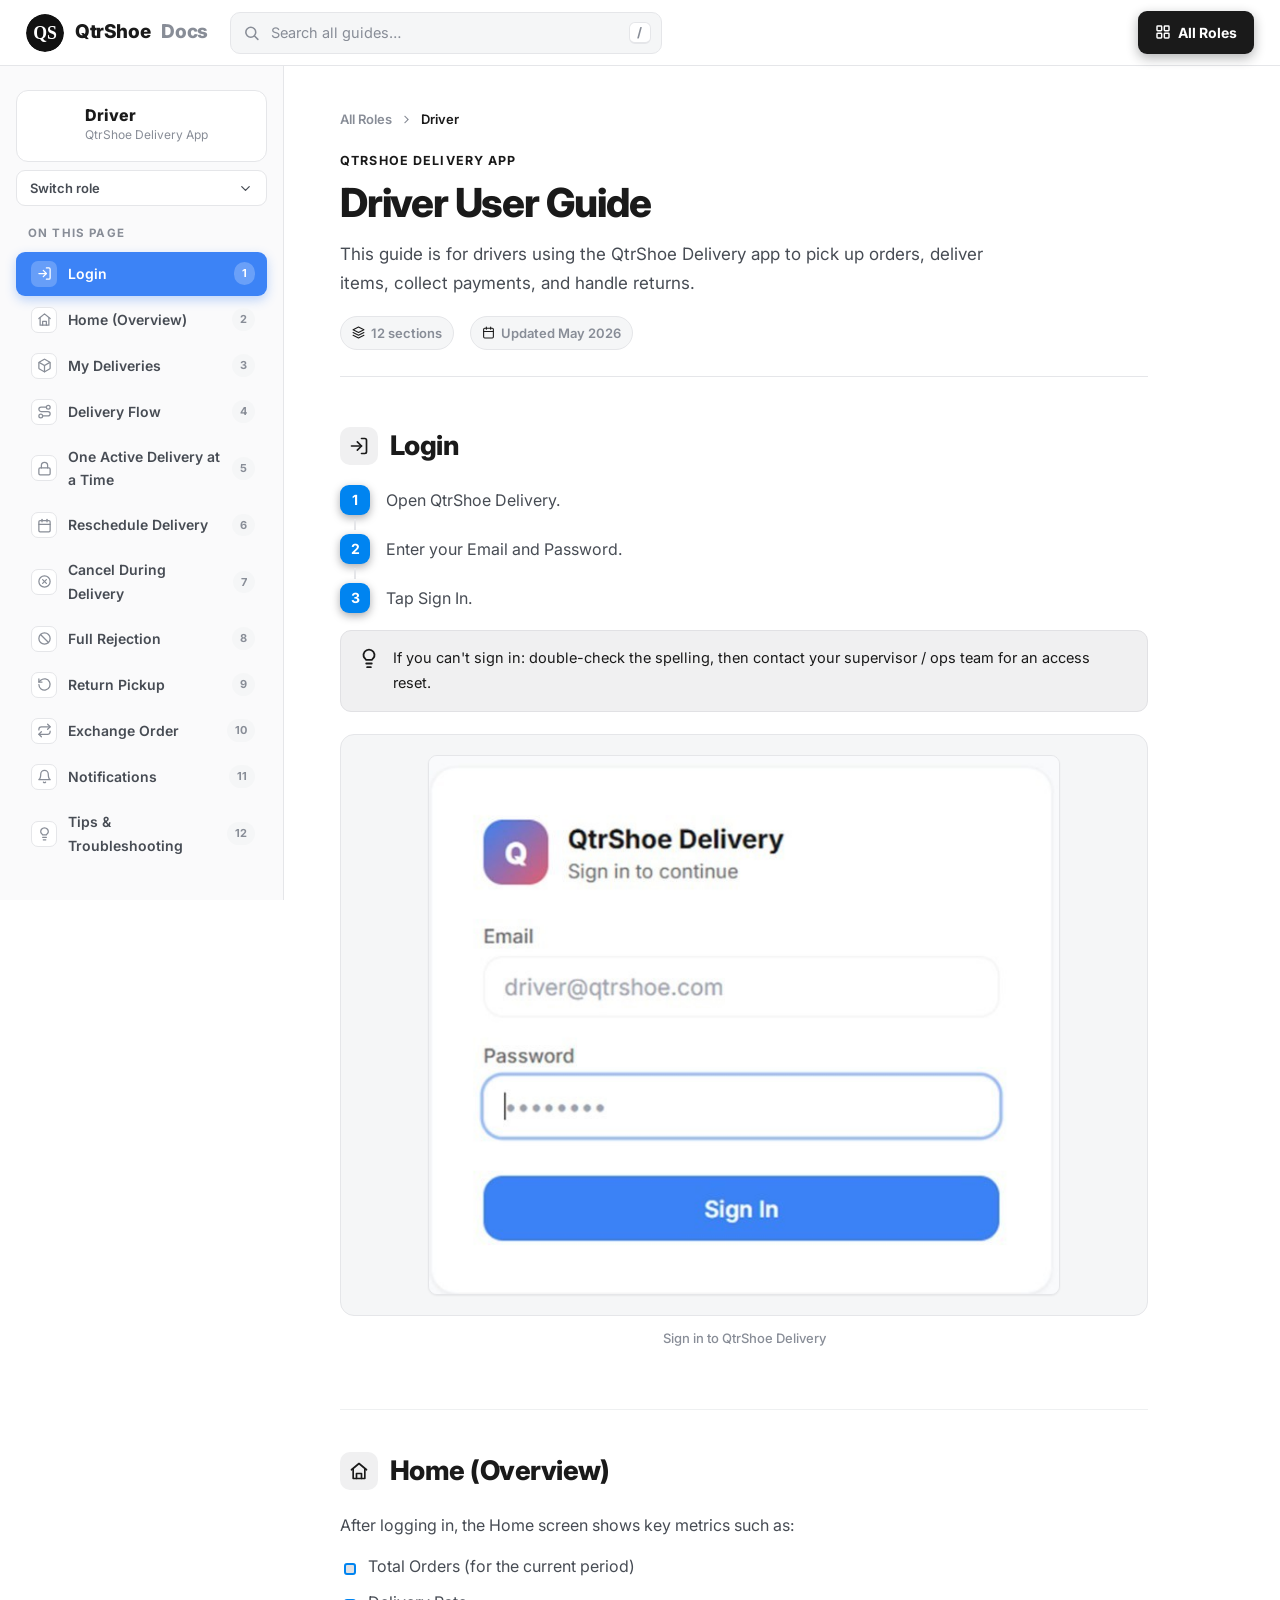
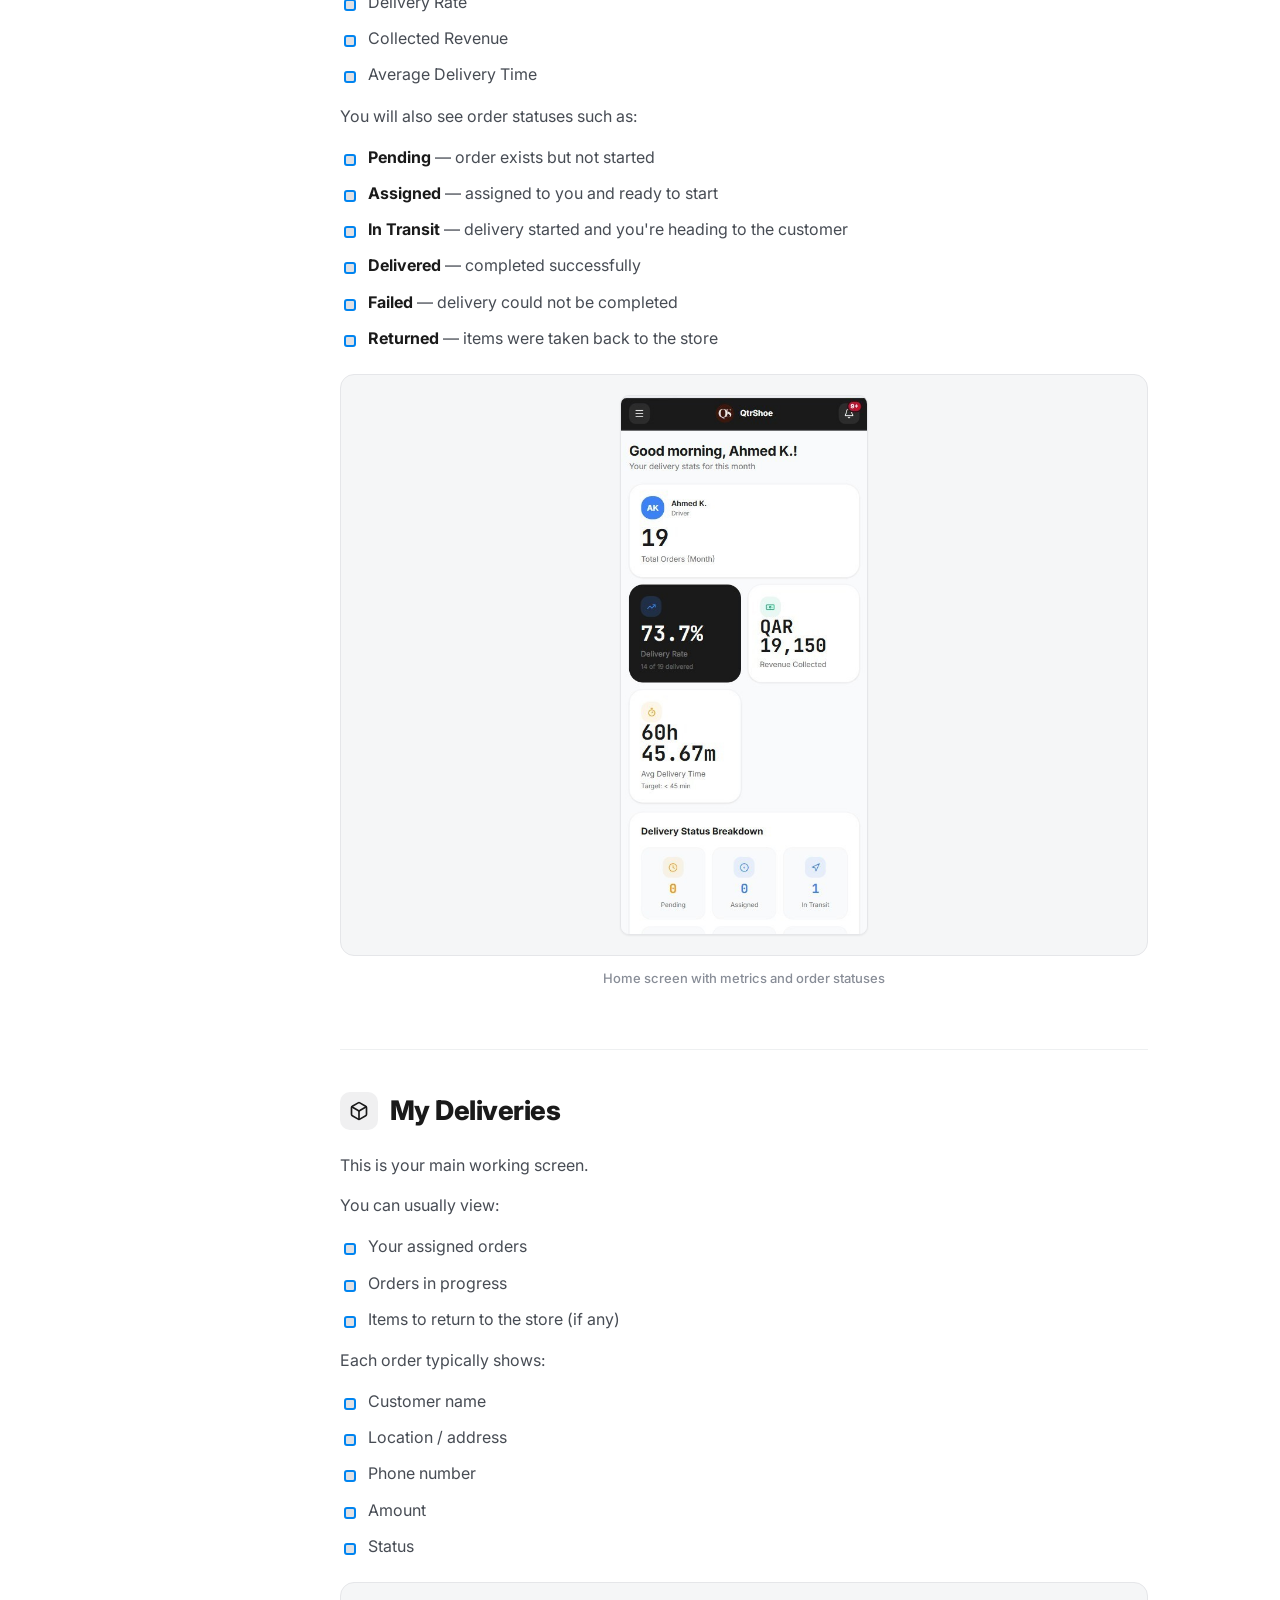
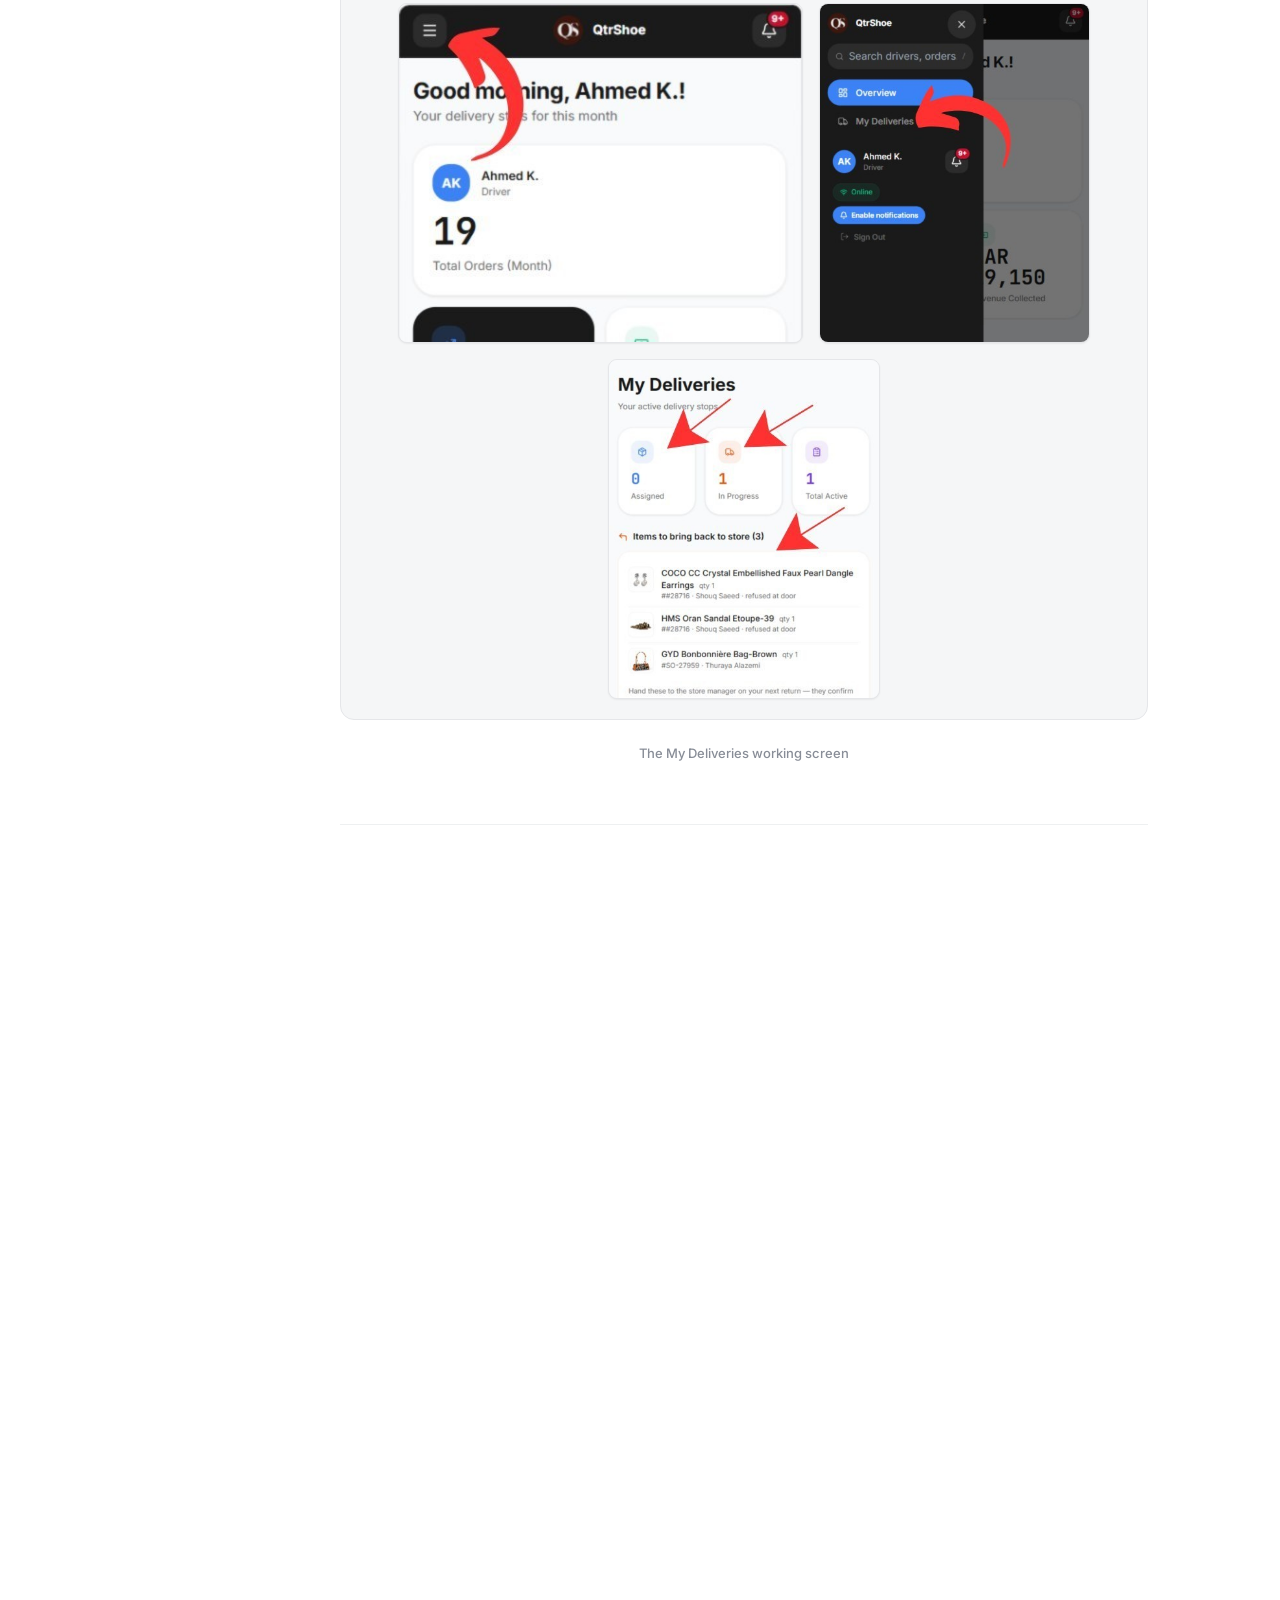
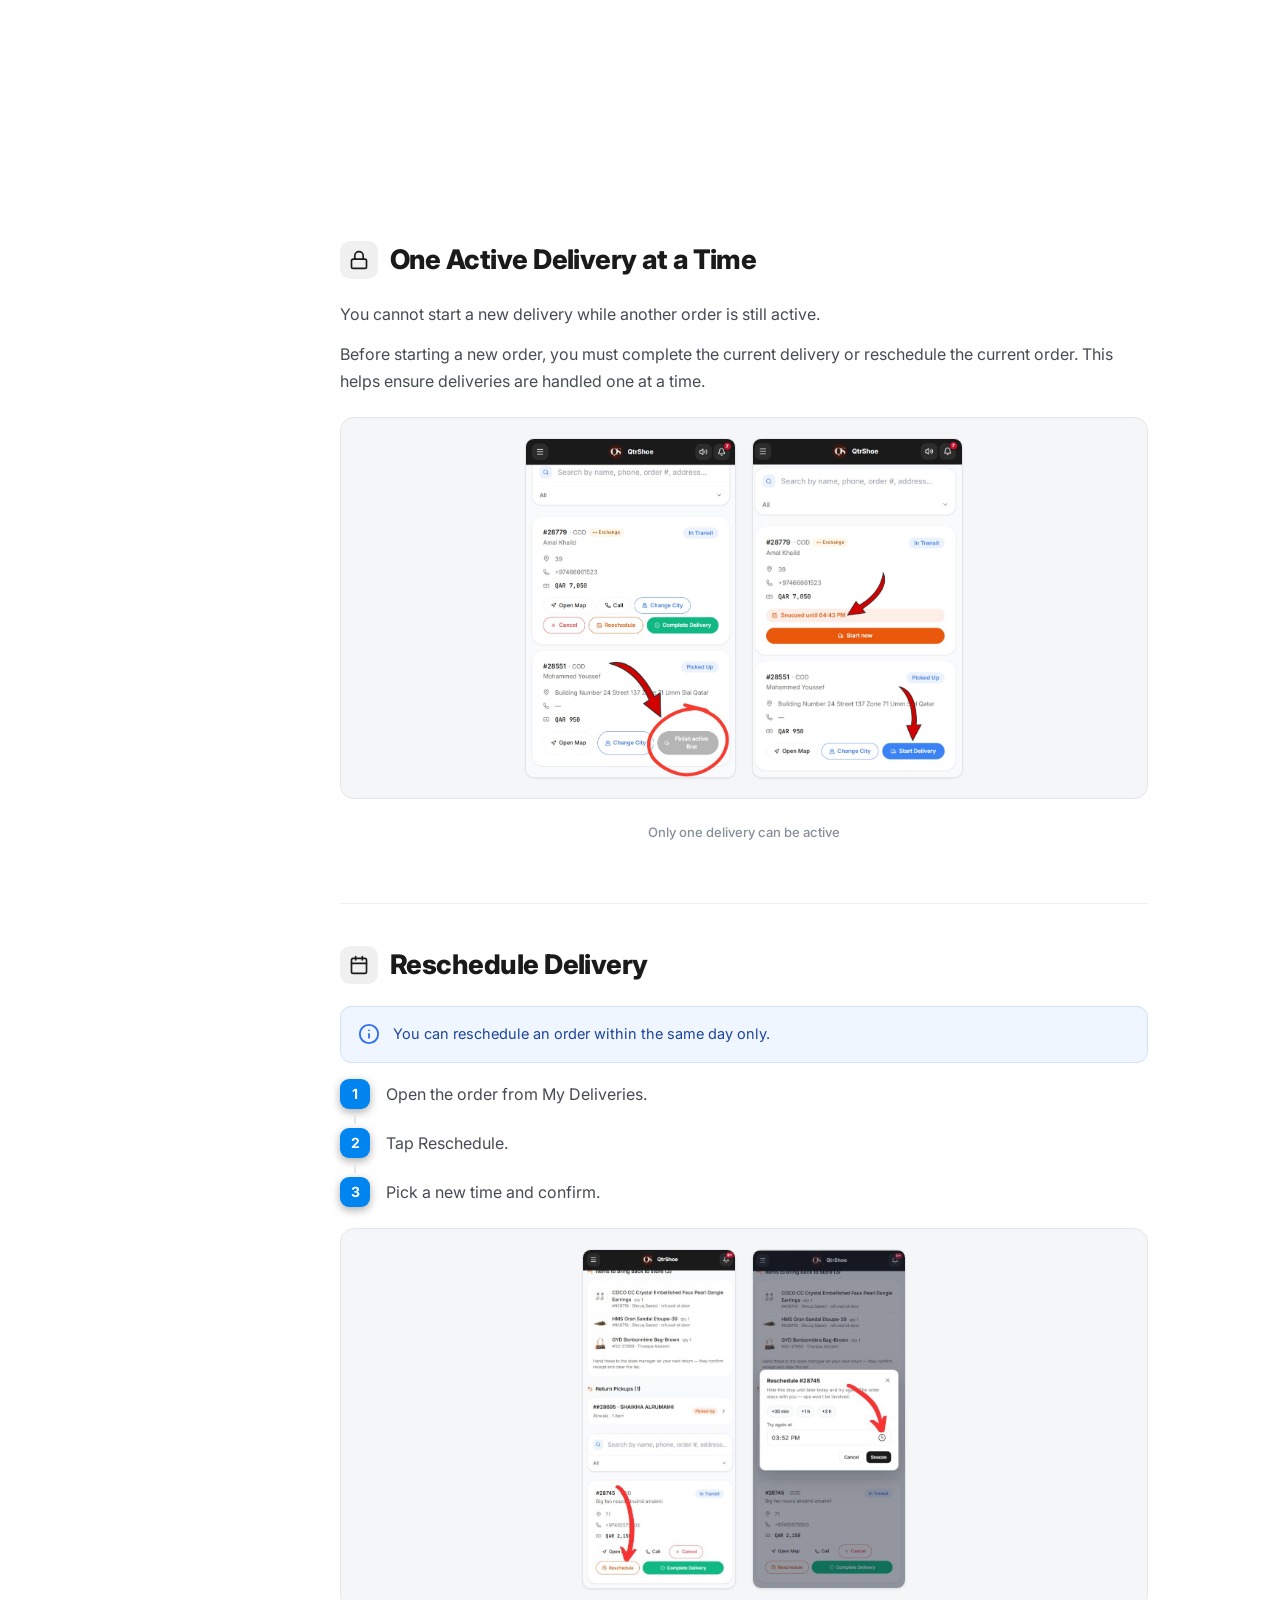
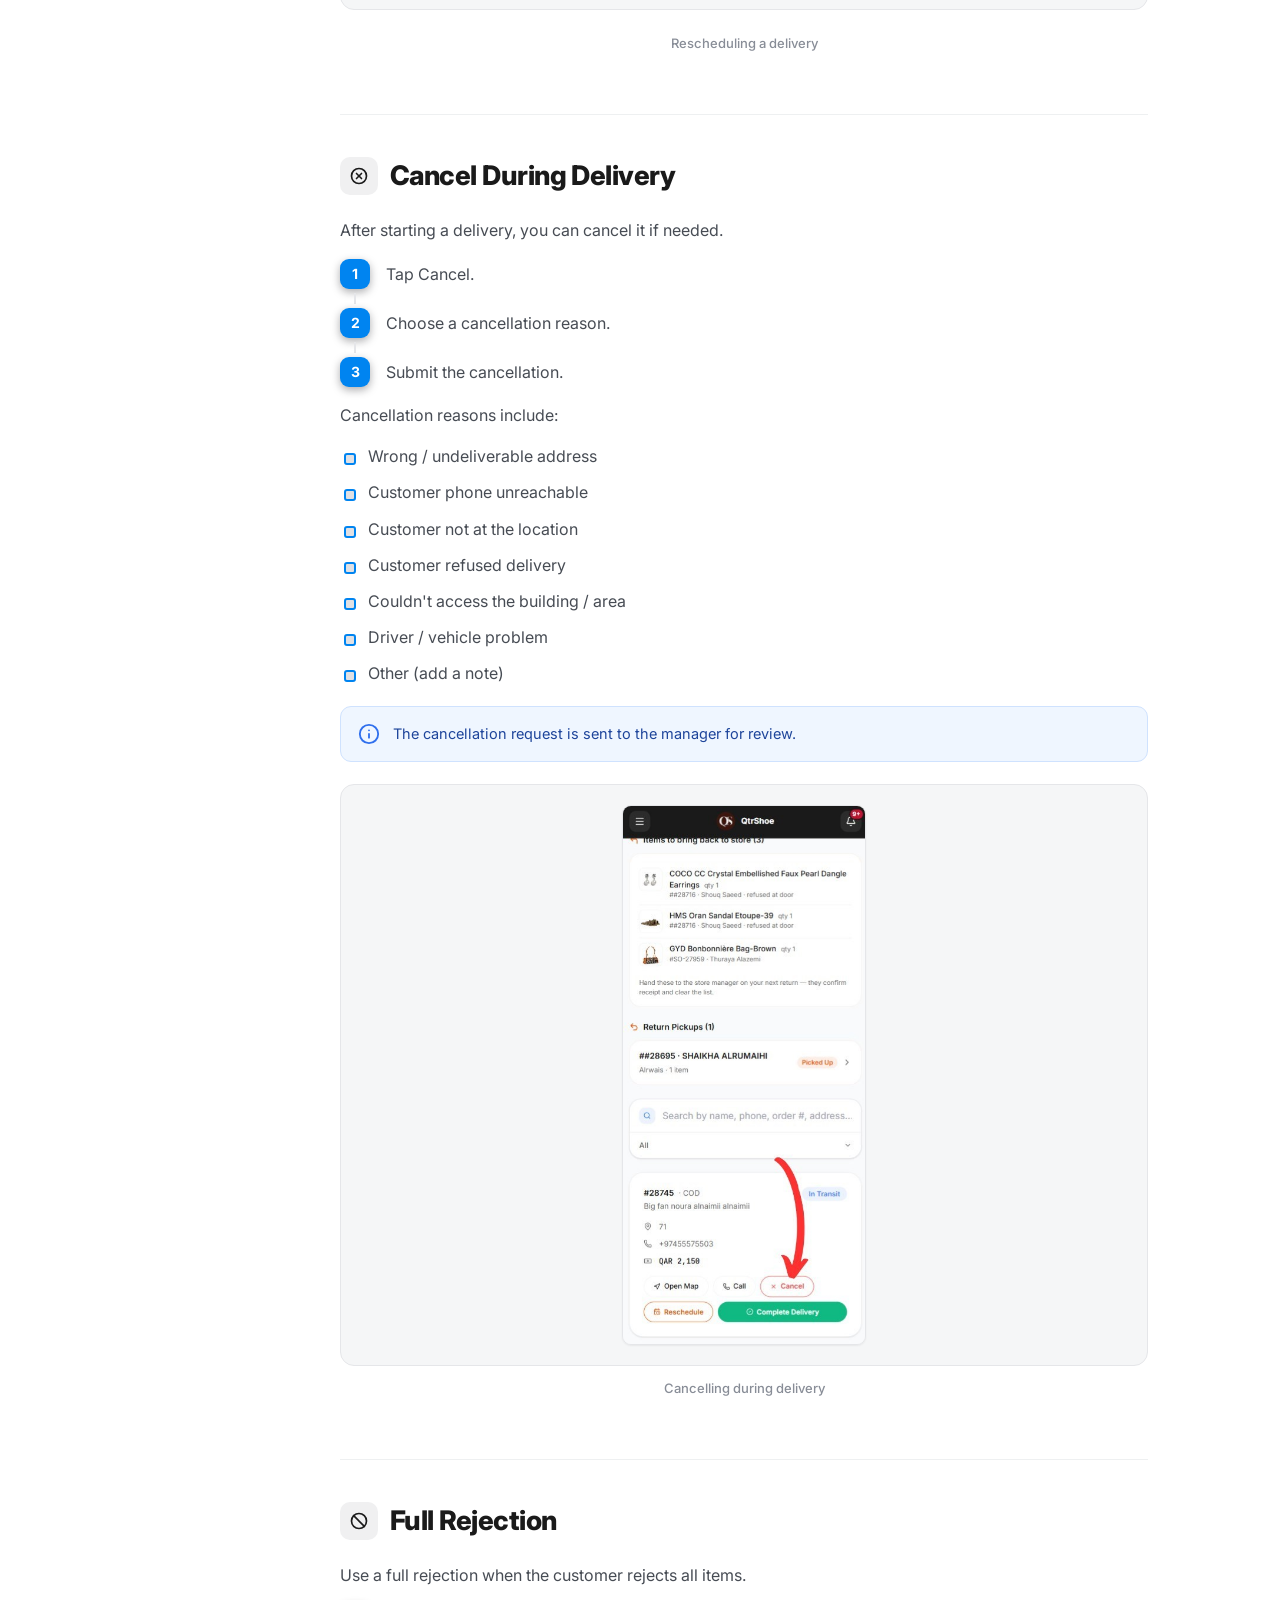
==== guide.html @ fb231878 "initiate commit" ====
<!DOCTYPE html>
<html lang="en">
<head>
<meta charset="UTF-8" />
<meta name="viewport" content="width=device-width, initial-scale=1.0" />
<script>try{history.scrollRestoration="manual";}catch(e){}</script>
<title>Guide — QtrShoe Docs</title>
<meta name="description" content="QtrShoe Delivery App role guide — sectioned, step-by-step documentation." />
<link rel="icon" type="image/svg+xml" href="assets/brand.svg" />
<link rel="preconnect" href="https://fonts.googleapis.com" />
<link rel="preconnect" href="https://fonts.gstatic.com" crossorigin />
<link href="https://fonts.googleapis.com/css2?family=Inter:wght@400;500;600;700;800&display=swap" rel="stylesheet" />
<link rel="stylesheet" href="assets/css/styles.css" />
</head>
<body>

<!-- ===== HEADER ===== -->
<header class="site-header">
  <button class="menu-toggle" id="menuToggle" aria-label="Open menu">
    <svg viewBox="0 0 24 24" fill="none" stroke="currentColor" stroke-width="2.2" stroke-linecap="round" stroke-linejoin="round"><line x1="3" y1="6" x2="21" y2="6"/><line x1="3" y1="12" x2="21" y2="12"/><line x1="3" y1="18" x2="21" y2="18"/></svg>
  </button>
  <a class="brand" href="index.html">
    <img class="brand-logo" src="assets/brand.svg" alt="QtrShoe" width="38" height="38" />
    QtrShoe<span>Docs</span>
  </a>
  <div class="header-search">
    <svg class="search-ic" viewBox="0 0 24 24" fill="none" stroke="currentColor" stroke-width="2.2" stroke-linecap="round" stroke-linejoin="round"><circle cx="11" cy="11" r="7"/><line x1="21" y1="21" x2="16.65" y2="16.65"/></svg>
    <input id="headerSearch" type="text" placeholder="Search all guides…" autocomplete="off" />
    <span class="search-kbd">/</span>
    <div class="search-results in-header" id="headerResults"></div>
  </div>
  <div class="header-spacer"></div>
  <a class="btn-roles" href="index.html">
    <svg viewBox="0 0 24 24" fill="none" stroke="currentColor" stroke-width="2.2" stroke-linecap="round" stroke-linejoin="round"><rect x="3" y="3" width="7" height="7" rx="1"/><rect x="14" y="3" width="7" height="7" rx="1"/><rect x="3" y="14" width="7" height="7" rx="1"/><rect x="14" y="14" width="7" height="7" rx="1"/></svg>
    All Roles
  </a>
</header>

<!-- ===== LAYOUT ===== -->
<div class="guide-layout">
  <aside class="sidebar" id="sidebar"><!-- rendered by app.js --></aside>
  <main class="content" id="content"><!-- rendered by app.js --></main>
</div>

<!-- ===== OVERLAY (mobile) ===== -->
<div class="overlay" id="overlay"></div>

<!-- ===== TO TOP ===== -->
<button class="to-top" id="toTop" aria-label="Back to top">
  <svg viewBox="0 0 24 24" fill="none" stroke="currentColor" stroke-width="2.4" stroke-linecap="round" stroke-linejoin="round"><line x1="12" y1="19" x2="12" y2="5"/><polyline points="5 12 12 5 19 12"/></svg>
</button>

<!-- ===== LIGHTBOX ===== -->
<div class="lightbox" id="lightbox">
  <button class="lightbox-close" aria-label="Close">
    <svg viewBox="0 0 24 24" fill="none" stroke="currentColor" stroke-width="2.2" stroke-linecap="round" stroke-linejoin="round"><line x1="18" y1="6" x2="6" y2="18"/><line x1="6" y1="6" x2="18" y2="18"/></svg>
  </button>
  <img src="" alt="Screenshot preview" />
</div>

<script src="assets/js/data.js"></script>
<script src="assets/js/dims.js"></script>
<script src="assets/js/app.js"></script>
</body>
</html>
---- assets/css/styles.css ----
/* =====================================================
   QtrShoe Docs — stylesheet
   ===================================================== */
:root{
  --foreground:0 0% 10%;
  --primary:217 91% 60%;
  --accent:rgb(0, 132, 240);
  --accent-dark:hsl(var(--foreground));
  --accent-darker:hsl(var(--foreground));
  --accent-tint:#f0f0f1;
  --accent-tint-2:#e1e1e4;
  --ink:hsl(var(--foreground));
  --body:#474c54;
  --muted:#888d97;
  --border:#e5e6e9;
  --border-soft:#eef0f1;
  --bg:#ffffff;
  --bg-soft:#f5f6f7;
  --bg-softer:#fafafb;
  --shadow-sm:0 1px 2px rgba(16,18,24,.06);
  --shadow:0 6px 22px rgba(16,18,24,.09);
  --shadow-lg:0 18px 48px rgba(16,18,24,.17);
  --radius:14px;
  --radius-sm:10px;
  --header-h:66px;
  --sidebar-w:284px;
  --font:'Inter',-apple-system,BlinkMacSystemFont,'Segoe UI',Roboto,Helvetica,Arial,sans-serif;
}

*{box-sizing:border-box;margin:0;padding:0;}
html{scroll-behavior:smooth;scroll-padding-top:calc(var(--header-h) + 20px);}
body{
  font-family:var(--font);
  color:var(--body);
  background:var(--bg);
  font-size:16px;
  line-height:1.7;
  -webkit-font-smoothing:antialiased;
  text-rendering:optimizeLegibility;
}
a{color:inherit;text-decoration:none;}
img{max-width:100%;display:block;}
button{font-family:inherit;cursor:pointer;border:none;background:none;}
::selection{background:var(--accent-tint-2);color:var(--accent-darker);}

/* ---------- scrollbar ---------- */
.sidebar::-webkit-scrollbar{width:8px;}
.sidebar::-webkit-scrollbar-thumb{background:#dbe0e6;border-radius:8px;}
.sidebar::-webkit-scrollbar-thumb:hover{background:#c6ccd4;}

/* ===================== HEADER ===================== */
.site-header{
  position:sticky;top:0;z-index:200;
  height:var(--header-h);
  background:rgba(255,255,255,.92);
  backdrop-filter:saturate(180%) blur(10px);
  border-bottom:1px solid var(--border);
  display:flex;align-items:center;
  padding:0 26px;gap:22px;
}
.brand{display:flex;align-items:center;gap:11px;font-weight:800;color:var(--ink);font-size:19px;letter-spacing:-.02em;flex-shrink:0;}
.brand-logo{
  width:38px;height:38px;border-radius:50%;flex-shrink:0;display:block;
}
.brand span{color:var(--muted);}
.header-spacer{flex:1;}

.header-search{
  position:relative;flex:1;max-width:440px;
}
.header-search input{
  width:100%;height:42px;
  border:1.5px solid var(--border);border-radius:10px;
  padding:0 44px 0 40px;font-size:14.5px;font-family:inherit;color:var(--ink);
  background:var(--bg-soft);transition:.16s;
}
.header-search input::placeholder{color:var(--muted);}
.header-search input:focus{outline:none;border-color:var(--accent);background:#fff;box-shadow:0 0 0 4px var(--accent-tint);}
.header-search .search-ic{position:absolute;left:13px;top:50%;transform:translateY(-50%);width:17px;height:17px;color:var(--muted);transition:.16s;}
.header-search:focus-within .search-ic{color:var(--ink);}
.search-kbd{
  position:absolute;right:11px;top:50%;transform:translateY(-50%);
  width:22px;height:22px;display:flex;align-items:center;justify-content:center;
  font-size:13px;font-weight:700;color:var(--muted);
  background:#fff;border:1px solid var(--border);border-bottom-width:2px;border-radius:6px;
  pointer-events:none;transition:.15s;
}
.header-search:focus-within .search-kbd{opacity:0;}

.header-link{
  display:inline-flex;align-items:center;gap:7px;
  font-size:14px;font-weight:600;color:var(--body);
  padding:9px 14px;border-radius:9px;transition:.15s;
}
.header-link:hover{background:var(--bg-soft);color:var(--ink);}
.header-link svg{width:17px;height:17px;}
.btn-roles{
  background:var(--accent-dark);color:#fff;
  padding:10px 17px;border-radius:9px;font-weight:700;font-size:14px;
  display:inline-flex;align-items:center;gap:7px;transition:.15s;white-space:nowrap;
  box-shadow:0 4px 12px rgba(17,18,22,.32);
}
.btn-roles:hover{background:var(--accent);transform:translateY(-1px);}
.btn-roles svg{width:16px;height:16px;}

.menu-toggle{display:none;width:42px;height:42px;border-radius:9px;align-items:center;justify-content:center;color:var(--ink);}
.menu-toggle:hover{background:var(--bg-soft);}
.menu-toggle svg{width:23px;height:23px;}

/* ===================== HERO (landing) ===================== */
.hero{
  position:relative;
  background:
    radial-gradient(820px circle at 82% -25%, rgba(255,255,255,.10), transparent 60%),
    radial-gradient(620px circle at 6% 120%, rgba(255,255,255,.055), transparent 55%),
    hsl(var(--foreground));
  color:#fff;text-align:center;
  padding:84px 24px 96px;
}
.hero-bg{position:absolute;inset:0;overflow:hidden;z-index:0;}
.hero-bg::before,.hero-bg::after{
  content:"";position:absolute;border-radius:34px;
  background:rgba(255,255,255,.06);
}
.hero-bg::before{width:340px;height:340px;top:-150px;right:-90px;transform:rotate(28deg);}
.hero-bg::after{width:260px;height:260px;bottom:-150px;left:-80px;transform:rotate(20deg);}
.hero-inner{position:relative;z-index:2;max-width:760px;margin:0 auto;}
.hero-badge{
  display:inline-flex;align-items:center;gap:8px;
  background:rgba(255,255,255,.16);border:1px solid rgba(255,255,255,.28);
  padding:7px 15px;border-radius:30px;font-size:13px;font-weight:600;
  margin-bottom:22px;
}
.hero-badge svg{width:15px;height:15px;}
.hero h1{
  font-size:50px;font-weight:800;letter-spacing:-.03em;line-height:1.1;
  margin-bottom:16px;
}
.hero p{
  font-size:18px;color:rgba(255,255,255,.92);
  max-width:560px;margin:0 auto 30px;
}
.hero-search{
  position:relative;max-width:520px;margin:0 auto;
}
.hero-search input{
  width:100%;height:56px;border:none;border-radius:13px;
  padding:0 18px 0 50px;font-size:15.5px;font-family:inherit;color:var(--ink);
  box-shadow:0 14px 40px rgba(0,0,0,.3);
}
.hero-search input:focus{outline:none;box-shadow:0 14px 40px rgba(0,0,0,.3),0 0 0 4px rgba(255,255,255,.4);}
.hero-search .search-ic{position:absolute;left:18px;top:50%;transform:translateY(-50%);width:20px;height:20px;color:var(--muted);}

/* ===================== SEARCH ===================== */
.search-results{
  position:absolute;left:0;right:0;top:calc(100% + 10px);
  background:#fff;border-radius:14px;border:1px solid var(--border);
  box-shadow:var(--shadow-lg);overflow:hidden;
  z-index:60;text-align:left;display:none;  
}
.search-results.show{display:block;}
.search-results.in-header{top:calc(100% + 9px);}

.sr-head{
  padding:9px 15px;
  font-size:11px;font-weight:700;letter-spacing:.05em;text-transform:uppercase;
  color:var(--muted);border-bottom:1px solid var(--border-soft);
  background:var(--bg-softer);
}
.sr-list{max-height:46vh;overflow-y:auto;}
.sr-item{
  position:relative;display:flex;align-items:center;gap:13px;
  padding:11px 15px;border-bottom:1px solid var(--border-soft);
  transition:background .12s;color:var(--ink);
}
.sr-item:last-child{border-bottom:none;}
.sr-item.active{background:var(--bg-soft);}
.sr-item.active::before{
  content:"";position:absolute;left:0;top:7px;bottom:7px;width:3px;
  background:var(--accent);border-radius:0 3px 3px 0;
}
.sr-ic{
  width:36px;height:36px;border-radius:9px;flex-shrink:0;
  background:var(--bg-soft);border:1px solid var(--border);color:var(--ink);
  display:flex;align-items:center;justify-content:center;transition:.12s;
}
.sr-item.active .sr-ic{background:var(--ink);border-color:var(--ink);color:#fff;}
.sr-ic svg{width:17px;height:17px;}
.sr-text{min-width:0;flex:1;display:flex;flex-direction:column;gap:1px;}
.sr-title{
  font-weight:700;font-size:14.5px;color:var(--ink);
  white-space:nowrap;overflow:hidden;text-overflow:ellipsis;
}
.sr-title mark{
  background:var(--ink);color:#fff;
  border-radius:3px;padding:0 3px;font-weight:600;
}
.sr-meta{
  font-size:12.5px;color:var(--muted);
  white-space:nowrap;overflow:hidden;text-overflow:ellipsis;
}
.sr-badge{
  flex-shrink:0;font-size:11px;font-weight:700;color:var(--body);
  background:var(--bg-soft);border:1px solid var(--border);
  border-radius:6px;padding:3px 9px;white-space:nowrap;
}
.sr-go{
  flex-shrink:0;width:18px;height:18px;color:var(--muted);
  opacity:0;transform:translateX(-5px);transition:.14s;
}
.sr-item.active .sr-go{opacity:1;transform:none;}
.sr-go svg{width:18px;height:18px;}
.sr-foot{
  display:flex;gap:15px;align-items:center;flex-wrap:wrap;
  padding:9px 15px;border-top:1px solid var(--border-soft);
  background:var(--bg-softer);font-size:11.5px;color:var(--muted);
}
.sr-foot span{display:inline-flex;align-items:center;gap:5px;}
kbd{
  display:inline-flex;align-items:center;justify-content:center;
  min-width:18px;height:19px;padding:0 5px;
  font-family:var(--font);font-size:11px;font-weight:600;
  color:var(--body);background:#fff;
  border:1px solid var(--border);border-bottom-width:2px;border-radius:5px;
}
.sr-empty{
  display:flex;flex-direction:column;align-items:center;gap:8px;
  padding:30px 22px;text-align:center;
}
.sr-empty svg{width:26px;height:26px;color:#c7cace;}
.sr-empty span{font-size:14.5px;color:var(--body);}
.sr-empty b{color:var(--ink);}
.sr-empty small{font-size:12.5px;color:var(--muted);}

/* ===================== LANDING CONTENT ===================== */
.section-wrap{max-width:1140px;margin:0 auto;padding:0 24px;}
.landing-main{padding:74px 0 30px;}
.section-head{text-align:center;max-width:620px;margin:0 auto 46px;}
.section-head .eyebrow{
  color:var(--accent-dark);font-weight:700;font-size:13px;
  letter-spacing:.09em;text-transform:uppercase;margin-bottom:10px;
}
.section-head h2{
  font-size:34px;font-weight:800;color:var(--ink);letter-spacing:-.025em;
  margin-bottom:12px;
}
.section-head p{font-size:16.5px;color:var(--muted);}

/* role cards grid */
.role-grid{
  display:grid;grid-template-columns:repeat(2,1fr);gap:24px;
}
.role-card{
  position:relative;
  background:#fff;border:1.5px solid var(--border);border-radius:var(--radius);
  padding:30px 28px;transition:.2s cubic-bezier(.4,0,.2,1);
  display:flex;flex-direction:column;
  box-shadow:var(--shadow-sm);
}
.role-card:hover{
  transform:translateY(-6px);
  border-color:var(--accent);
  box-shadow:var(--shadow);
}
.role-card-top{display:flex;align-items:center;gap:15px;margin-bottom:16px;}
.role-icon{
  width:56px;height:56px;border-radius:14px;flex-shrink:0;
  background:linear-gradient(135deg,var(--accent-tint),var(--accent-tint-2));
  color:var(--accent-dark);
  display:flex;align-items:center;justify-content:center;
  transition:.2s;
}
.role-card:hover .role-icon{
  background:linear-gradient(135deg,var(--accent));
  color:#fff;
}
.role-icon svg{width:28px;height:28px;}
.role-card h3{font-size:21px;font-weight:800;color:var(--ink);letter-spacing:-.02em;}
.role-card .role-sub{font-size:13px;color:var(--accent-dark);font-weight:600;}
.role-card p{font-size:14.5px;color:var(--body);flex:1;margin-bottom:18px;}
.role-meta{
  display:flex;align-items:center;gap:14px;
  font-size:13px;color:var(--muted);font-weight:600;
  padding-top:16px;border-top:1px solid var(--border-soft);
}
.role-meta .dot{width:3px;height:3px;border-radius:50%;background:var(--muted);}
.role-cta{
  margin-left:auto;color:var(--accent-dark);font-weight:700;
  display:inline-flex;align-items:center;gap:5px;transition:.18s;
}
.role-card:hover .role-cta{gap:9px;}
.role-cta svg{width:15px;height:15px;}

/* info strip */
.info-strip{
  margin-top:70px;
  background:var(--bg-soft);border:1px solid var(--border);border-radius:var(--radius);
  display:grid;grid-template-columns:repeat(3,1fr);gap:8px;
  padding:34px 30px;
}
.info-item{display:flex;gap:14px;align-items:flex-start;padding:6px 14px;}
.info-item .ii-ic{
  width:42px;height:42px;border-radius:11px;flex-shrink:0;
  background:#fff;border:1px solid var(--border);color:var(--accent-dark);
  display:flex;align-items:center;justify-content:center;
}
.info-item .ii-ic svg{width:20px;height:20px;}
.info-item h4{font-size:15.5px;font-weight:700;color:var(--ink);margin-bottom:3px;}
.info-item p{font-size:13.5px;color:var(--muted);}

/* ===================== FOOTER ===================== */
.site-footer{
  margin-top:78px;
  background:var(--ink);color:#aeb8c4;
  padding:42px 24px;
}
.footer-inner{
  max-width:1140px;margin:0 auto;
  display:flex;align-items:center;justify-content:space-between;gap:20px;flex-wrap:wrap;
}
.site-footer .brand{color:#fff;}
.site-footer .brand span{color:rgba(255,255,255,.55);}
.footer-note{font-size:13.5px;}
.footer-roles{display:flex;gap:8px;flex-wrap:wrap;}
.footer-roles a{
  font-size:13px;font-weight:600;color:#cdd5de;
  padding:7px 13px;border-radius:8px;background:rgba(255,255,255,.07);transition:.15s;
}
.footer-roles a:hover{background:var(--accent);color:#fff;}

/* ===================== GUIDE LAYOUT ===================== */
.guide-layout{display:flex;align-items:flex-start;max-width:1320px;margin:0 auto;}

/* ---- sidebar ---- */
.sidebar{
  width:var(--sidebar-w);flex-shrink:0;
  position:sticky;top:var(--header-h);
  height:calc(100vh - var(--header-h));
  overflow-y:auto;
  border-right:1px solid var(--border);
  background:var(--bg-softer);
  padding:24px 16px 40px;
}
.sidebar-role{
  display:flex;align-items:center;gap:12px;
  padding:14px;border-radius:12px;
  background:#fff;border:1px solid var(--border);margin-bottom:8px;
}
.sidebar-role .sr-icon{
  width:42px;height:42px;border-radius:11px;flex-shrink:0;
  background:linear-gradient(135deg,var(--accent));color:#fff;
  display:flex;align-items:center;justify-content:center;
}
.sidebar-role .sr-icon svg{width:22px;height:22px;}
.sidebar-role .sr-name{font-weight:800;color:var(--ink);font-size:16px;line-height:1.2;}
.sidebar-role .sr-tag{font-size:12px;color:var(--muted);}

.role-switch{position:relative;margin-bottom:18px;}
.role-switch-btn{
  width:100%;display:flex;align-items:center;justify-content:space-between;
  padding:9px 13px;border-radius:9px;
  border:1px solid var(--border);background:#fff;
  font-size:13px;font-weight:600;color:var(--body);transition:.15s;
}
.role-switch-btn:hover{border-color:var(--accent);color:var(--ink);}
.role-switch-btn svg{width:15px;height:15px;transition:.2s;}
.role-switch.open .role-switch-btn svg{transform:rotate(180deg);}
.role-switch-menu{
  position:absolute;left:0;right:0;top:calc(100% + 6px);
  background:#fff;border:1px solid var(--border);border-radius:10px;
  box-shadow:var(--shadow);overflow:hidden;z-index:30;display:none;
}
.role-switch.open .role-switch-menu{display:block;}
.role-switch-menu a{
  display:flex;align-items:center;gap:10px;
  padding:10px 13px;font-size:13.5px;font-weight:600;color:var(--body);transition:.12s;
}
.role-switch-menu a:hover{background:var(--accent-tint);color:var(--accent-darker);}
.role-switch-menu a.current{color:var(--accent-dark);background:var(--bg-soft);}
.role-switch-menu a svg{width:16px;height:16px;}

.sidebar-label{
  font-size:11.5px;font-weight:700;letter-spacing:.1em;text-transform:uppercase;
  color:var(--muted);padding:0 12px;margin-bottom:8px;
}
.nav-list{list-style:none;display:flex;flex-direction:column;gap:2px;}
.nav-list a{
  display:flex;align-items:center;gap:11px;
  padding:9px 12px;border-radius:9px;
  font-size:14px;font-weight:600;color:var(--body);
  transition:.13s;border-left:3px solid transparent;
}
.nav-list a:hover,
.nav-list a.active{
  background:hsl(var(--primary));color:#fff;
  border-left-color:transparent;
  box-shadow:0 4px 11px hsl(var(--primary) / .32);
}
.nav-ic{
  width:26px;height:26px;border-radius:7px;flex-shrink:0;
  background:#fff;border:1px solid var(--border);
  display:flex;align-items:center;justify-content:center;color:var(--muted);
  transition:.13s;
}
.nav-list a:hover .nav-ic,
.nav-list a.active .nav-ic{
  background:rgba(255,255,255,.22);border-color:transparent;color:#fff;
}
.nav-ic svg{width:15px;height:15px;}
.nav-num{
  margin-left:auto;font-size:11px;font-weight:700;color:var(--muted);
  background:var(--bg-soft);border-radius:20px;padding:2px 8px;
  transition:.13s;
}
.nav-list a:hover .nav-num,
.nav-list a.active .nav-num{background:rgba(255,255,255,.24);color:#fff;}

/* ---- content ---- */
.content{
  flex:1;min-width:0;
  padding:42px 56px 90px;
  max-width:920px;
}
.crumbs{
  display:flex;align-items:center;gap:8px;
  font-size:13px;font-weight:600;color:var(--muted);margin-bottom:20px;
}
.crumbs a:hover{color:var(--accent-dark);}
.crumbs svg{width:13px;height:13px;}
.crumbs .here{color:var(--ink);}

.doc-hero{padding-bottom:26px;border-bottom:1px solid var(--border);margin-bottom:8px;}
.doc-hero .eyebrow{
  color:var(--accent-dark);font-weight:700;font-size:12.5px;
  letter-spacing:.09em;text-transform:uppercase;margin-bottom:10px;
}
.doc-hero h1{
  font-size:40px;font-weight:800;color:var(--ink);
  letter-spacing:-.03em;line-height:1.12;margin-bottom:14px;
}
.doc-hero .lead{font-size:17px;color:var(--body);max-width:680px;}
.doc-meta{
  display:flex;align-items:center;gap:16px;flex-wrap:wrap;
  margin-top:18px;font-size:13px;color:var(--muted);font-weight:600;
}
.doc-meta .chip{
  display:inline-flex;align-items:center;gap:6px;
  background:var(--bg-soft);border:1px solid var(--border);
  padding:5px 11px;border-radius:20px;
}
.doc-meta .chip svg{width:13px;height:13px;color:var(--accent-dark);}

/* ---- section ---- */
.doc-section{padding:38px 0;border-bottom:1px solid var(--border-soft);}
.doc-section:last-of-type{border-bottom:none;}
.doc-section > h2{
  font-size:27px;font-weight:800;color:var(--ink);
  letter-spacing:-.02em;margin-bottom:18px;
  display:flex;align-items:center;gap:12px;scroll-margin-top:90px;
}
.h2-ic{
  width:38px;height:38px;border-radius:10px;flex-shrink:0;
  background:var(--accent-tint);color:var(--accent-dark);
  display:flex;align-items:center;justify-content:center;
}
.h2-ic svg{width:20px;height:20px;}

.doc-sub{
  font-size:18px;font-weight:700;color:var(--ink);
  margin:28px 0 12px;letter-spacing:-.01em;
}
.doc-sub::before{
  content:"";display:inline-block;width:7px;height:7px;border-radius:2px;
  background:var(--accent);margin-right:10px;vertical-align:middle;
}
.doc-text{margin:13px 0;color:var(--body);}

/* lists */
.doc-list{list-style:none;margin:14px 0;display:flex;flex-direction:column;gap:9px;}
.doc-list li{
  position:relative;padding-left:28px;color:var(--body);
}
.doc-list li::before{
  content:"";position:absolute;left:4px;top:10px;
  width:8px;height:8px;border-radius:3px;
  background:var(--accent-tint-2);border:2px solid var(--accent);
}
.doc-list li b{color:var(--ink);font-weight:700;}

/* steps */
.doc-steps{list-style:none;counter-reset:step;margin:16px 0;display:flex;flex-direction:column;gap:4px;}
.doc-steps li{
  position:relative;counter-increment:step;
  padding:0 0 18px 46px;color:var(--body);
}
.doc-steps li::before{
  content:counter(step);
  position:absolute;left:0;top:-2px;
  width:30px;height:30px;border-radius:9px;
  background:var(--accent);color:#fff;
  font-weight:700;font-size:14px;
  display:flex;align-items:center;justify-content:center;
  box-shadow:0 3px 8px rgba(17,18,22,.35);
}
.doc-steps li::after{
  content:"";position:absolute;left:14px;top:32px;bottom:2px;
  width:2px;background:var(--border);
}
.doc-steps li:last-child{padding-bottom:0;}
.doc-steps li:last-child::after{display:none;}
.doc-steps li b{color:var(--ink);}

/* note / callout */
.doc-note{
  display:flex;gap:13px;align-items:flex-start;
  padding:15px 17px;border-radius:11px;margin:18px 0;
  font-size:14.5px;border:1px solid;
}
.doc-note .note-ic{flex-shrink:0;width:22px;height:22px;margin-top:1px;}
.doc-note .note-ic svg{width:22px;height:22px;}
.doc-note b{font-weight:700;}
.note-info{background:#eff6ff;border-color:#cfe2fe;color:#1e459b;}
.note-info .note-ic{color:#2f6fed;}
.note-warn{background:#fff8eb;border-color:#fce4bd;color:#92590a;}
.note-warn .note-ic{color:#e0900c;}
.note-tip{background:var(--accent-tint);border-color:var(--accent-tint-2);color:var(--accent-darker);}
.note-tip .note-ic{color:var(--accent-dark);}

/* figures & galleries */
.doc-figure{margin:22px 0;}
.figure-frame{
  background:var(--bg-soft);border:1px solid var(--border);
  border-radius:var(--radius);padding:20px;
  display:flex;justify-content:center;
}
.doc-figure img{
  max-height:540px;width:auto;border-radius:9px;
  border:1px solid var(--border);box-shadow:var(--shadow-sm);
  cursor:zoom-in;transition:.18s;
}
.doc-figure img:hover{box-shadow:var(--shadow);}
.doc-gallery{
  margin:22px 0;
  background:var(--bg-soft);border:1px solid var(--border);
  border-radius:var(--radius);padding:20px;
  display:flex;flex-wrap:wrap;gap:16px;justify-content:center;
}
.doc-gallery img{
  height:340px;width:auto;border-radius:9px;
  border:1px solid var(--border);box-shadow:var(--shadow-sm);
  cursor:zoom-in;transition:.18s;background:#fff;
}
.doc-gallery img:hover{transform:translateY(-3px);box-shadow:var(--shadow);}
.figure-cap{
  text-align:center;font-size:13px;color:var(--muted);
  margin-top:11px;font-weight:500;
}

/* prev / next */
.doc-pager{
  display:flex;gap:16px;margin-top:44px;
}
.pager-link{
  flex:1;display:flex;flex-direction:column;gap:3px;
  padding:16px 18px;border:1.5px solid var(--border);border-radius:12px;
  transition:.16s;
}
.pager-link:hover{border-color:var(--accent);background:var(--bg-softer);}
.pager-link.next{text-align:right;align-items:flex-end;}
.pager-dir{font-size:12px;font-weight:700;color:var(--muted);letter-spacing:.05em;text-transform:uppercase;}
.pager-title{font-size:15.5px;font-weight:700;color:var(--ink);display:flex;align-items:center;gap:7px;}
.pager-title svg{width:15px;height:15px;color:var(--accent-dark);}

.guide-foot{
  margin-top:40px;padding-top:24px;border-top:1px solid var(--border);
  display:flex;justify-content:space-between;align-items:center;gap:16px;flex-wrap:wrap;
  font-size:13.5px;color:var(--muted);
}
.guide-foot a{font-weight:700;color:var(--accent-dark);display:inline-flex;align-items:center;gap:6px;}
.guide-foot a svg{width:15px;height:15px;}

/* ---- on-this-page floating progress ---- */
.to-top{
  position:fixed;right:26px;bottom:26px;z-index:120;
  width:46px;height:46px;border-radius:12px;
  background:var(--accent-dark);color:#fff;
  display:flex;align-items:center;justify-content:center;
  box-shadow:0 8px 22px rgba(17,18,22,.45);
  opacity:0;visibility:hidden;transform:translateY(10px);transition:.22s;
}
.to-top.show{opacity:1;visibility:visible;transform:translateY(0);}
.to-top:hover{background:var(--accent);}
.to-top svg{width:21px;height:21px;}

/* ===================== LIGHTBOX ===================== */
.lightbox{
  position:fixed;inset:0;z-index:500;
  background:rgba(13,20,28,.92);
  display:none;align-items:center;justify-content:center;
  padding:40px;cursor:zoom-out;
}
.lightbox.show{display:flex;}
.lightbox img{
  max-width:100%;max-height:100%;border-radius:10px;
  box-shadow:0 30px 80px rgba(0,0,0,.6);
}
.lightbox-close{
  position:absolute;top:22px;right:26px;
  width:44px;height:44px;border-radius:11px;
  background:rgba(255,255,255,.12);color:#fff;
  display:flex;align-items:center;justify-content:center;transition:.15s;
}
.lightbox-close:hover{background:rgba(255,255,255,.24);}
.lightbox-close svg{width:24px;height:24px;}

/* ===================== OVERLAY (mobile) ===================== */
.overlay{
  position:fixed;inset:0;background:rgba(13,20,28,.5);
  z-index:190;opacity:0;visibility:hidden;transition:.22s;
}
.overlay.show{opacity:1;visibility:visible;}

/* ===================== RESPONSIVE ===================== */
@media (max-width:1080px){
  .content{padding:36px 36px 80px;}
}
@media (max-width:900px){
  .role-grid{grid-template-columns:1fr;}
  .info-strip{grid-template-columns:1fr;gap:6px;}
  .hero h1{font-size:38px;}
  .hero{padding:64px 22px 74px;}
  .header-search{display:none;}
  .menu-toggle{display:flex;}
  .sidebar{
    position:fixed;top:0;left:0;bottom:0;height:100vh;z-index:200;
    width:300px;transform:translateX(-100%);transition:transform .26s cubic-bezier(.4,0,.2,1);
    padding-top:20px;box-shadow:var(--shadow-lg);
  }
  .sidebar.open{transform:translateX(0);}
  .content{padding:30px 22px 70px;max-width:100%;}
  .doc-hero h1{font-size:31px;}
  .header-link.desktop-only{display:none;}
}
@media (max-width:560px){
  .site-header{padding:0 12px;gap:9px;}
  .brand{font-size:16px;}
  .brand-logo{width:34px;height:34px;}
  .btn-roles{padding:9px 12px;font-size:13px;}
  .menu-toggle{width:38px;height:38px;}
  .hero h1{font-size:30px;}
  .hero p{font-size:16px;}
  .section-head h2{font-size:26px;}
  .doc-section > h2{font-size:23px;}
  .doc-gallery img{height:260px;}
  .doc-figure img{max-height:420px;}
  .doc-pager{flex-direction:column;}
  .footer-inner{flex-direction:column;text-align:center;}
}

/* fade-in */
.reveal{opacity:0;transform:translateY(14px);}
.reveal.in{opacity:1;transform:none;transition:opacity .5s ease,transform .5s ease;}
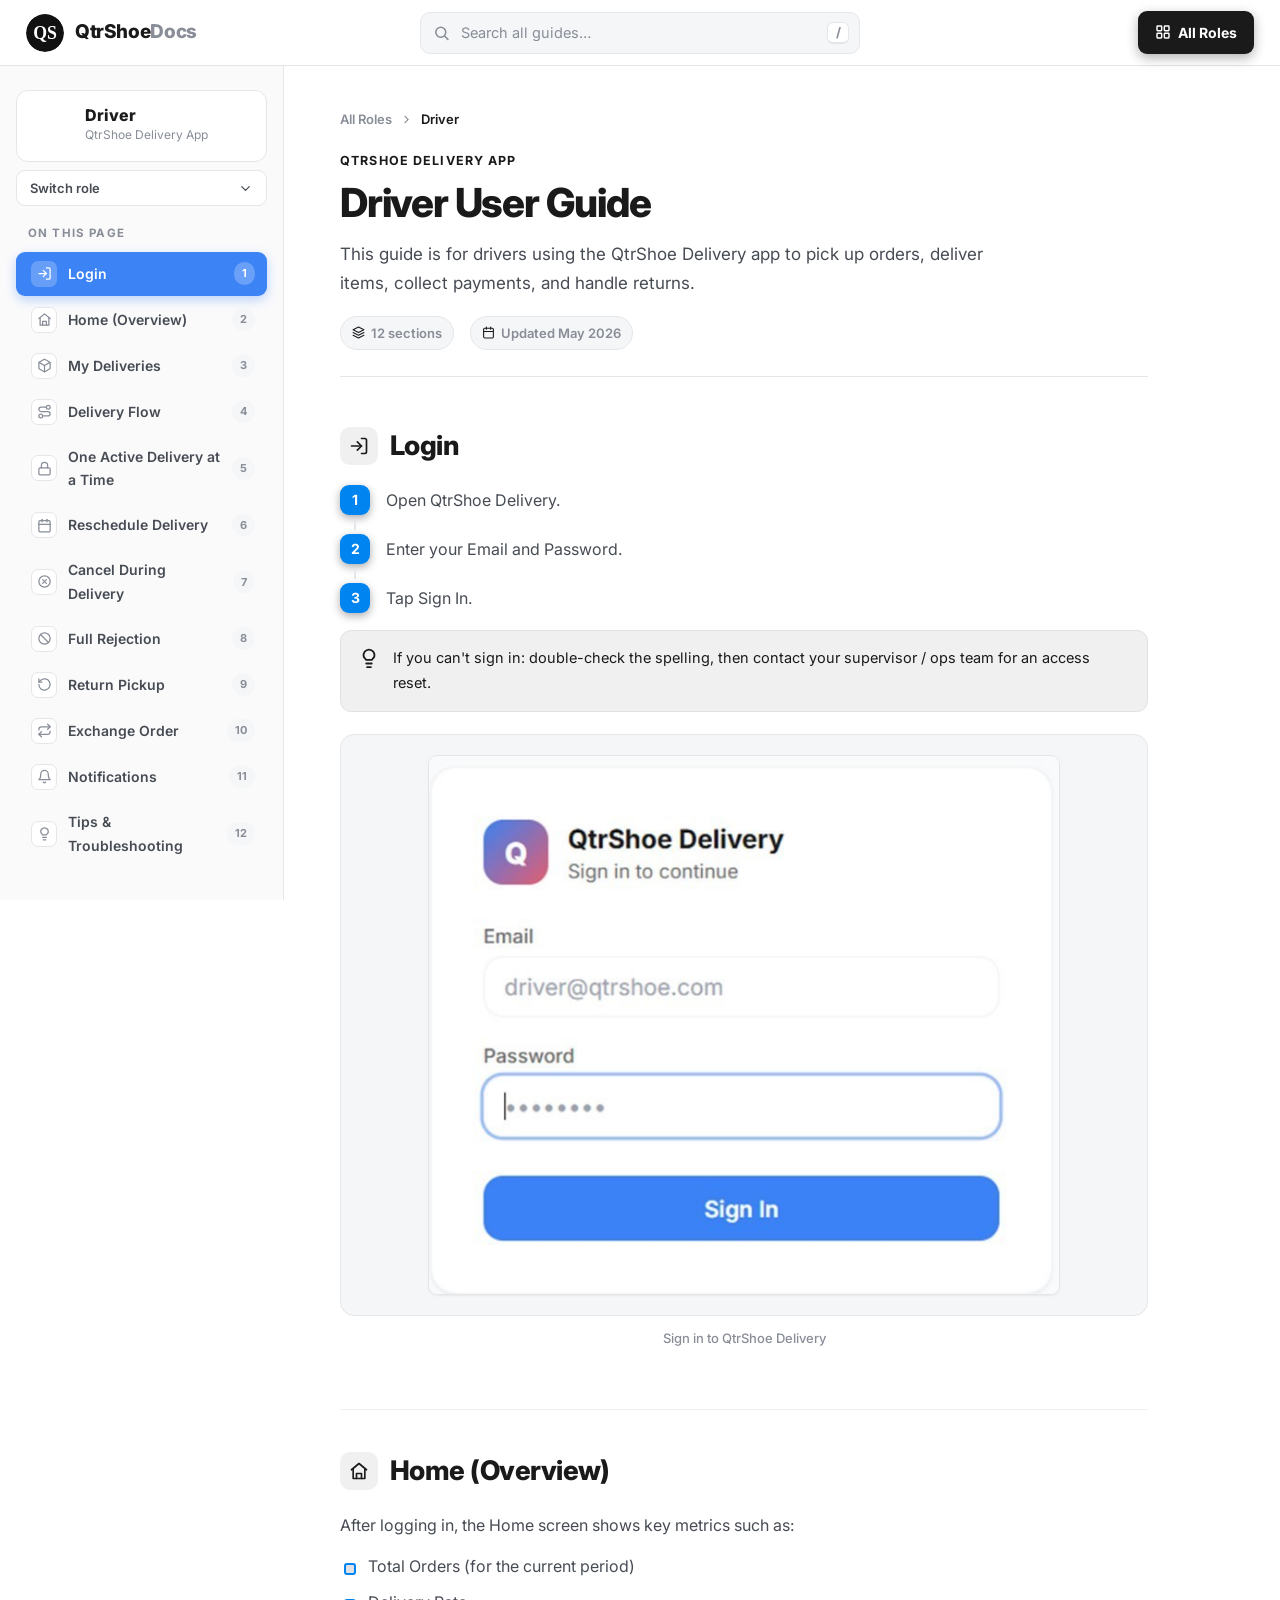
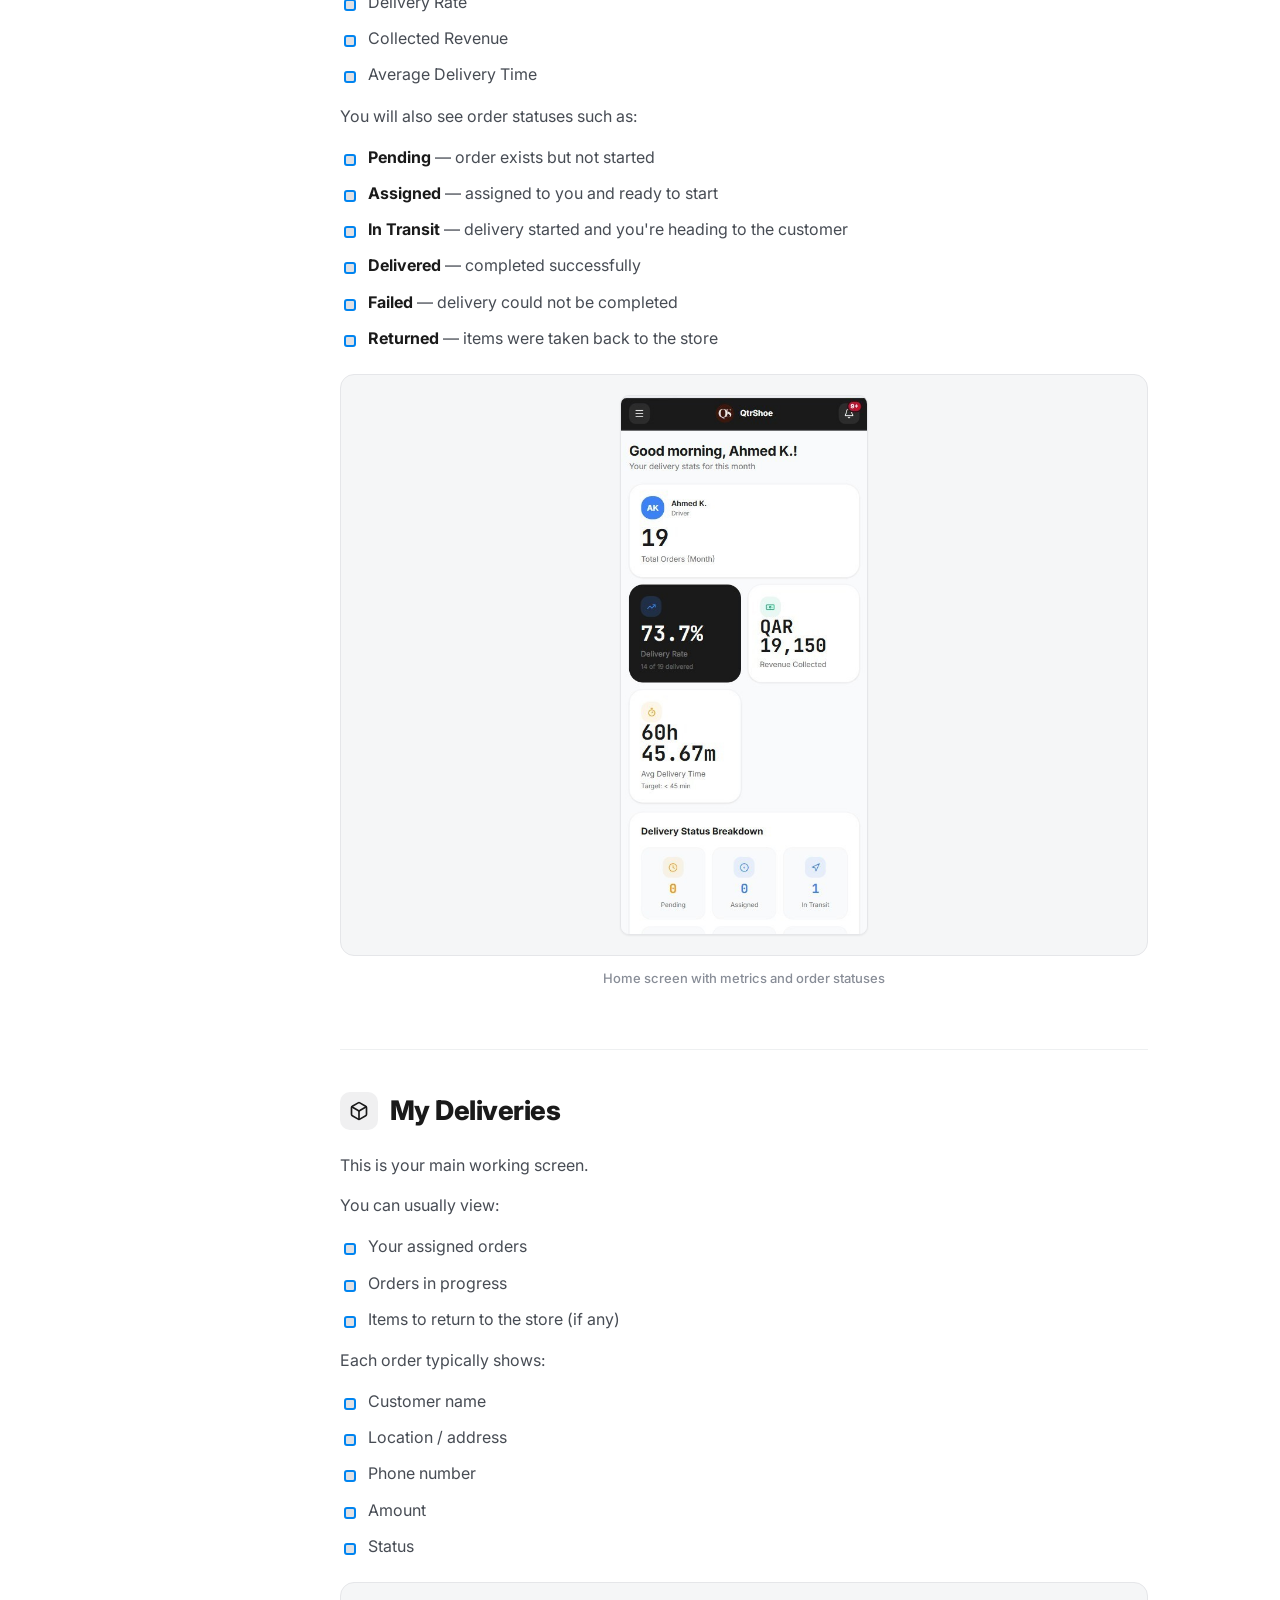
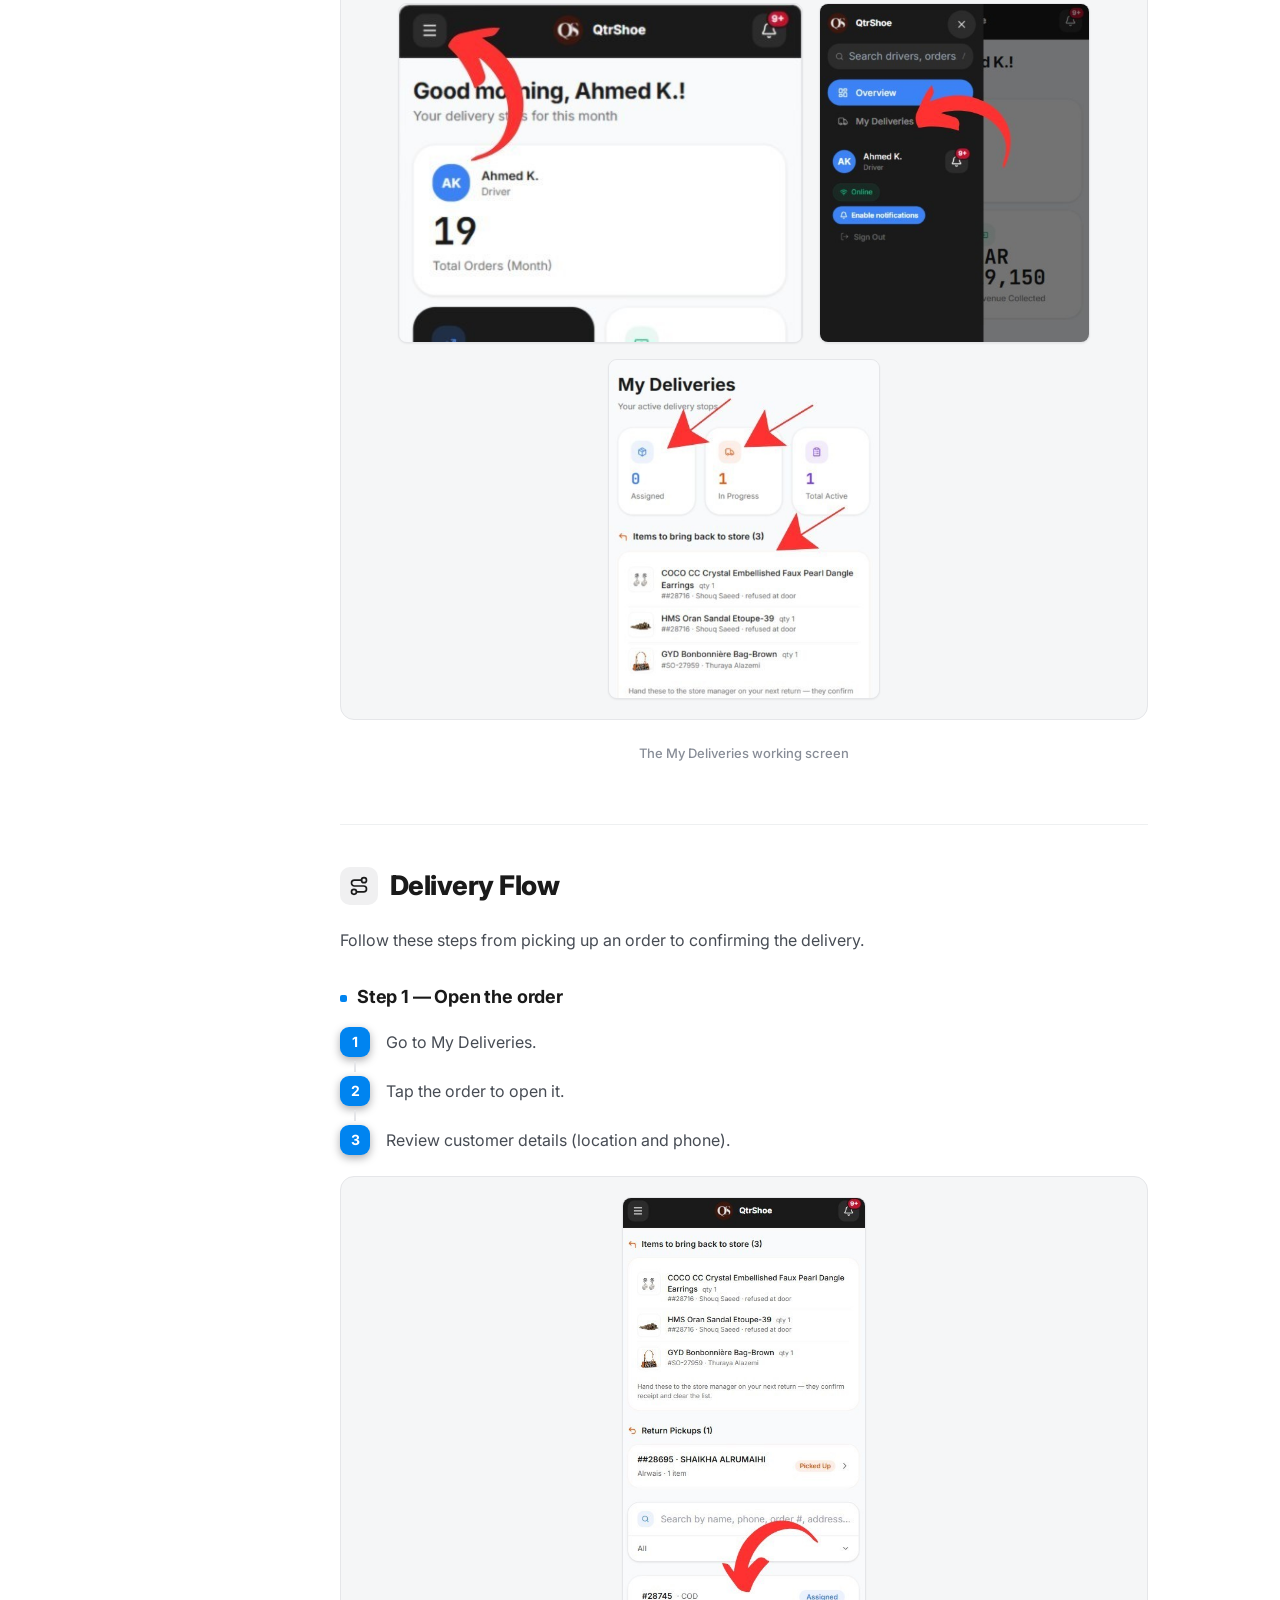
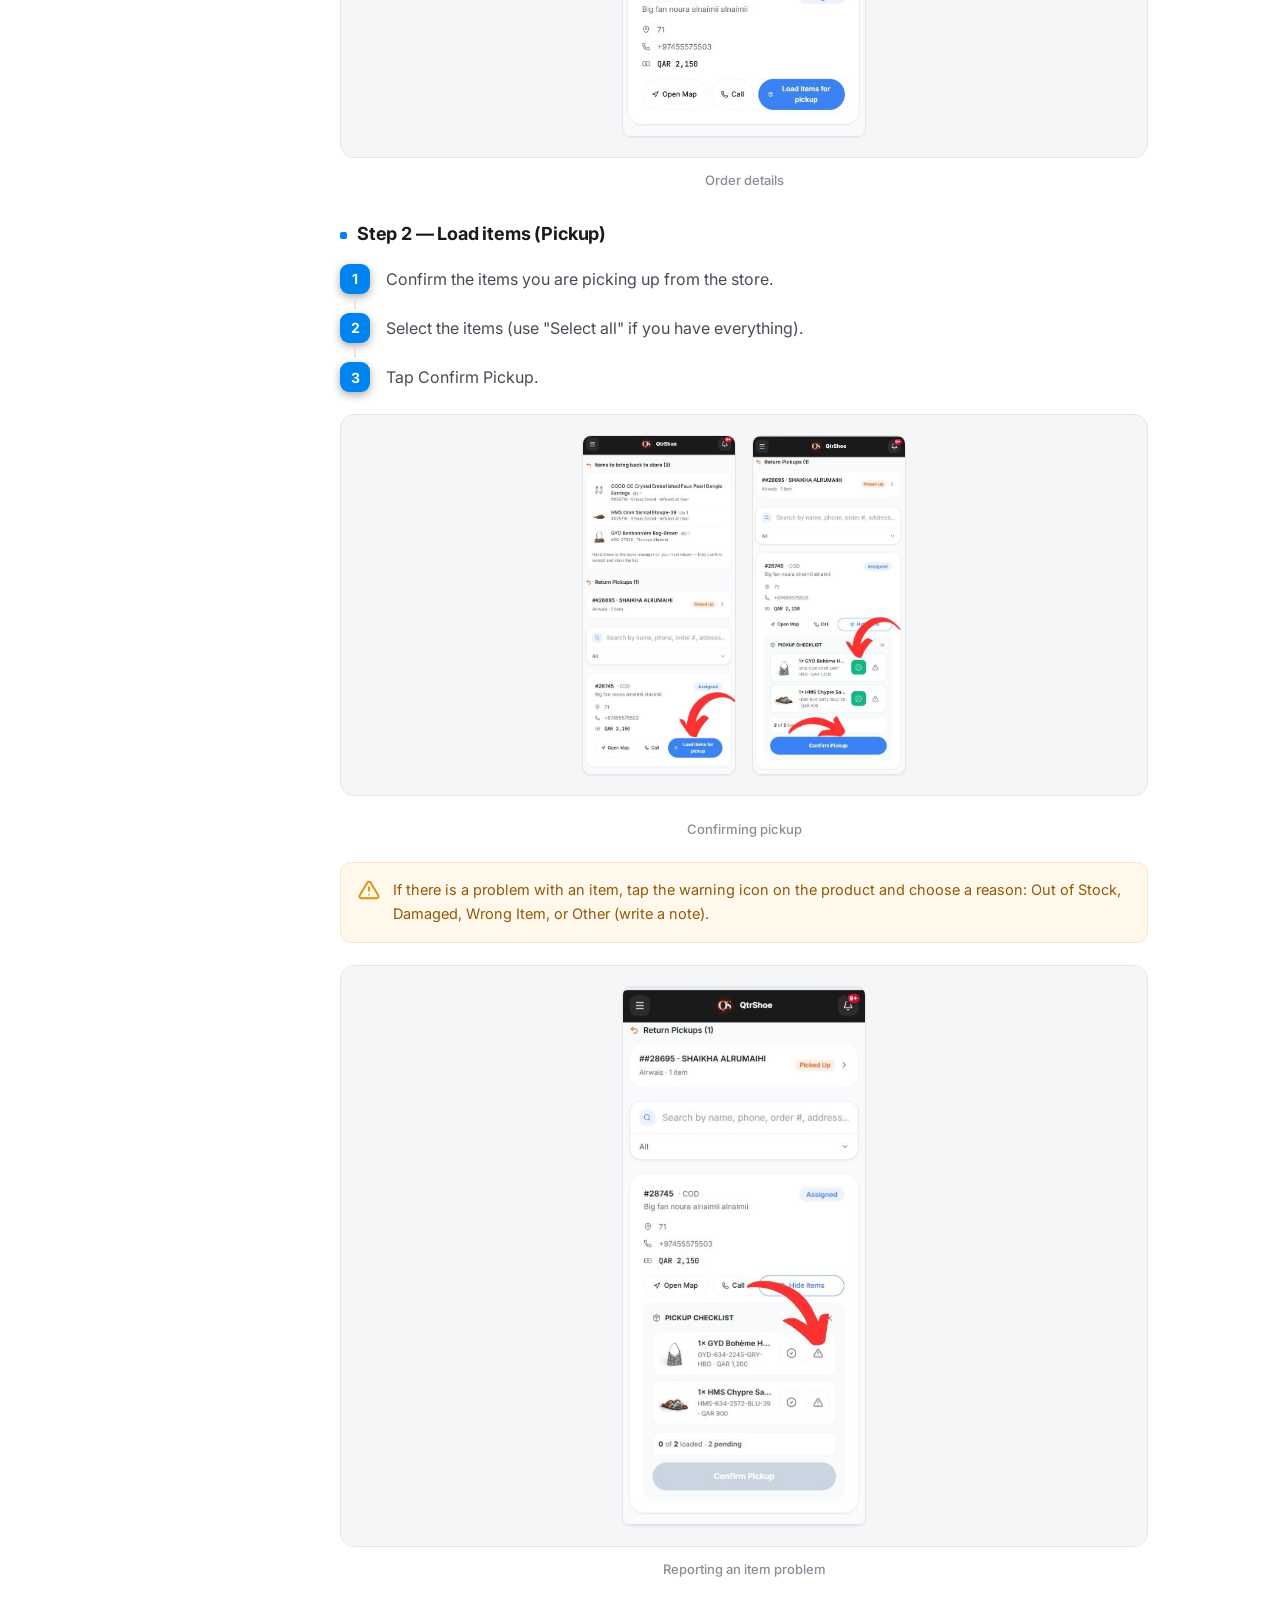
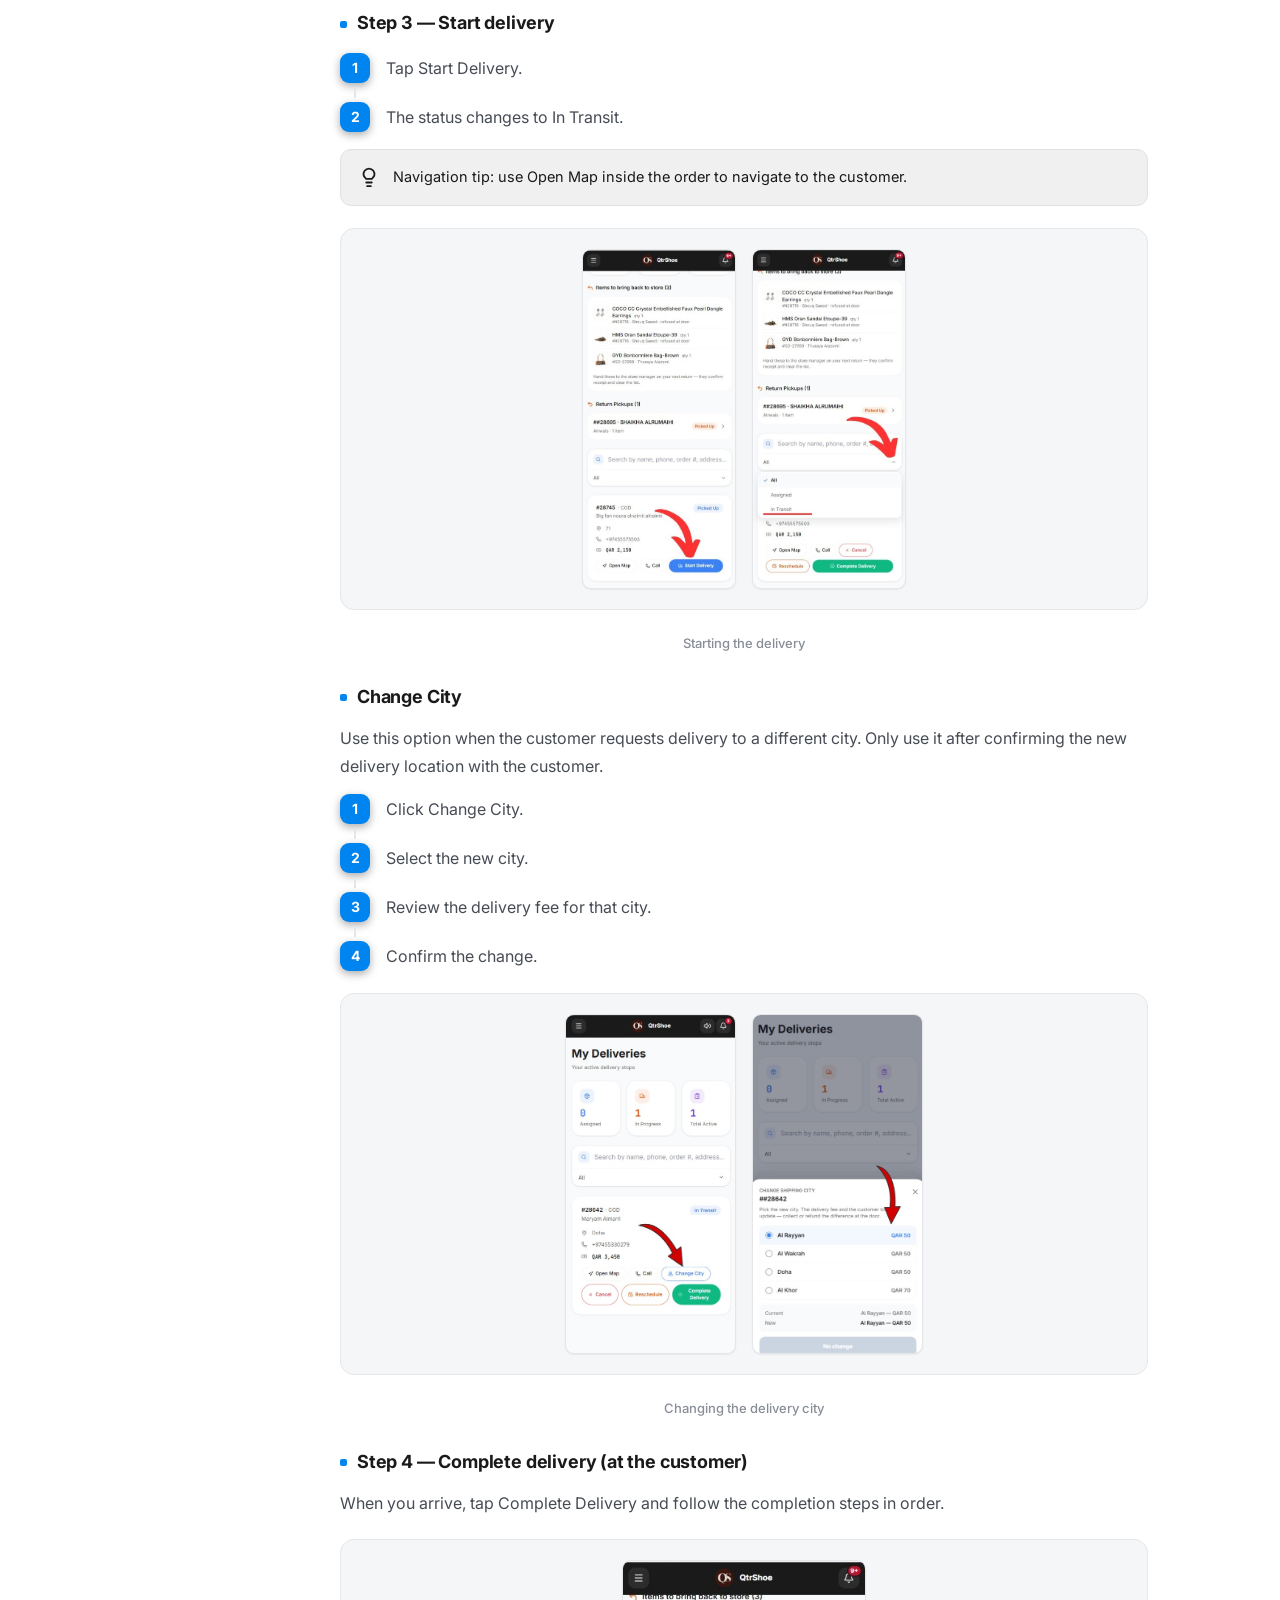
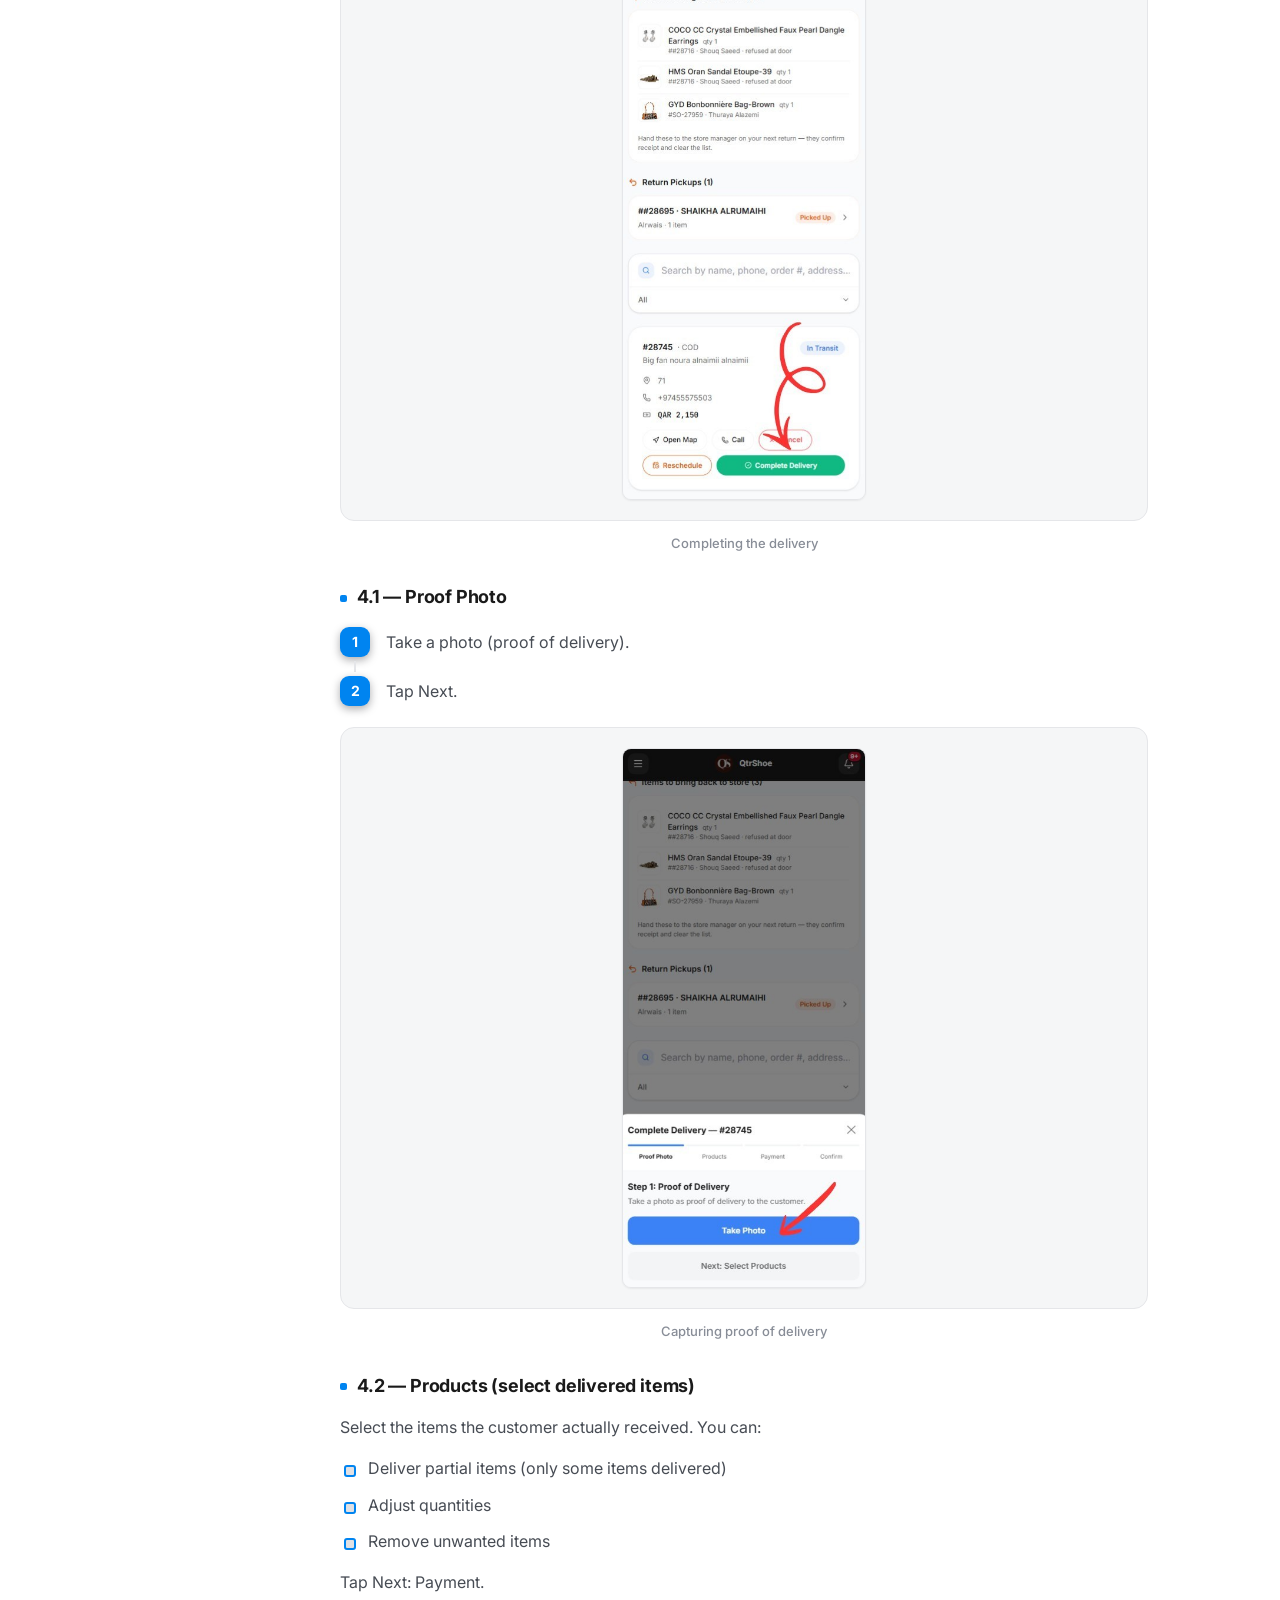
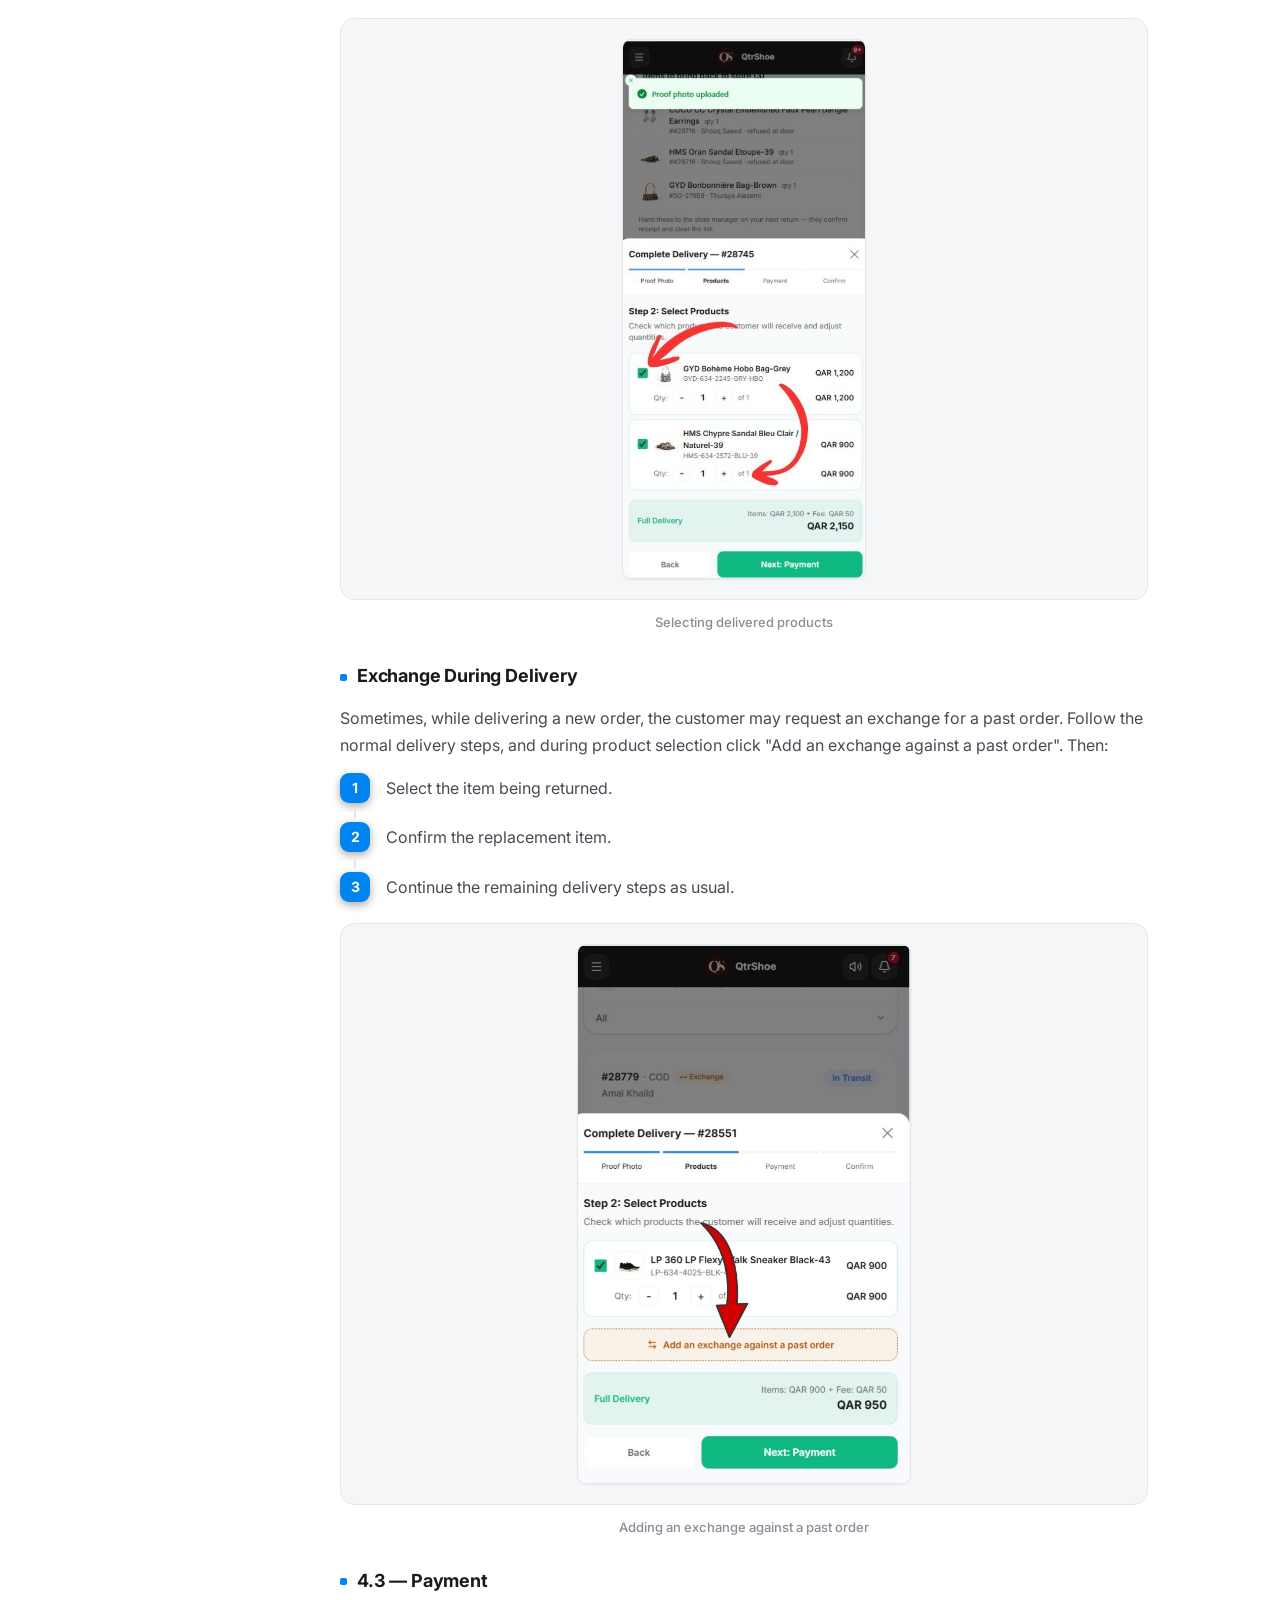
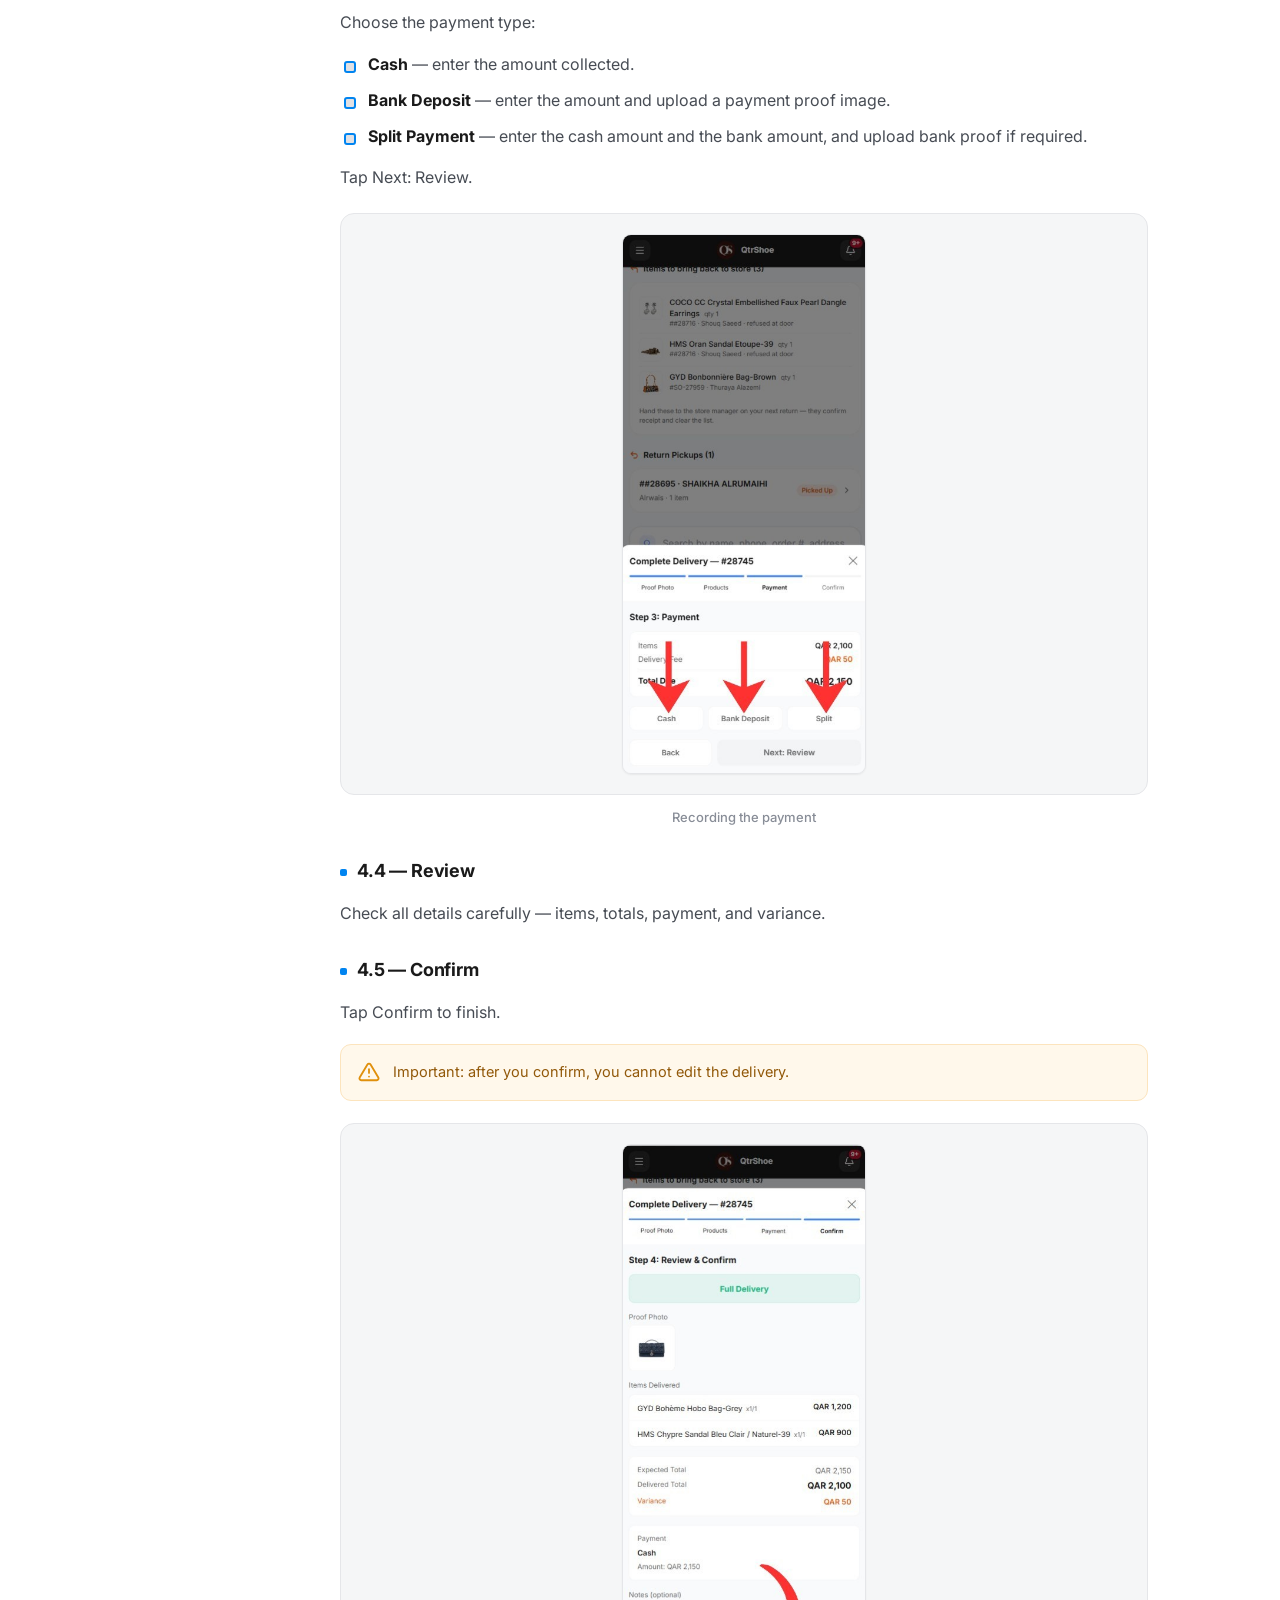
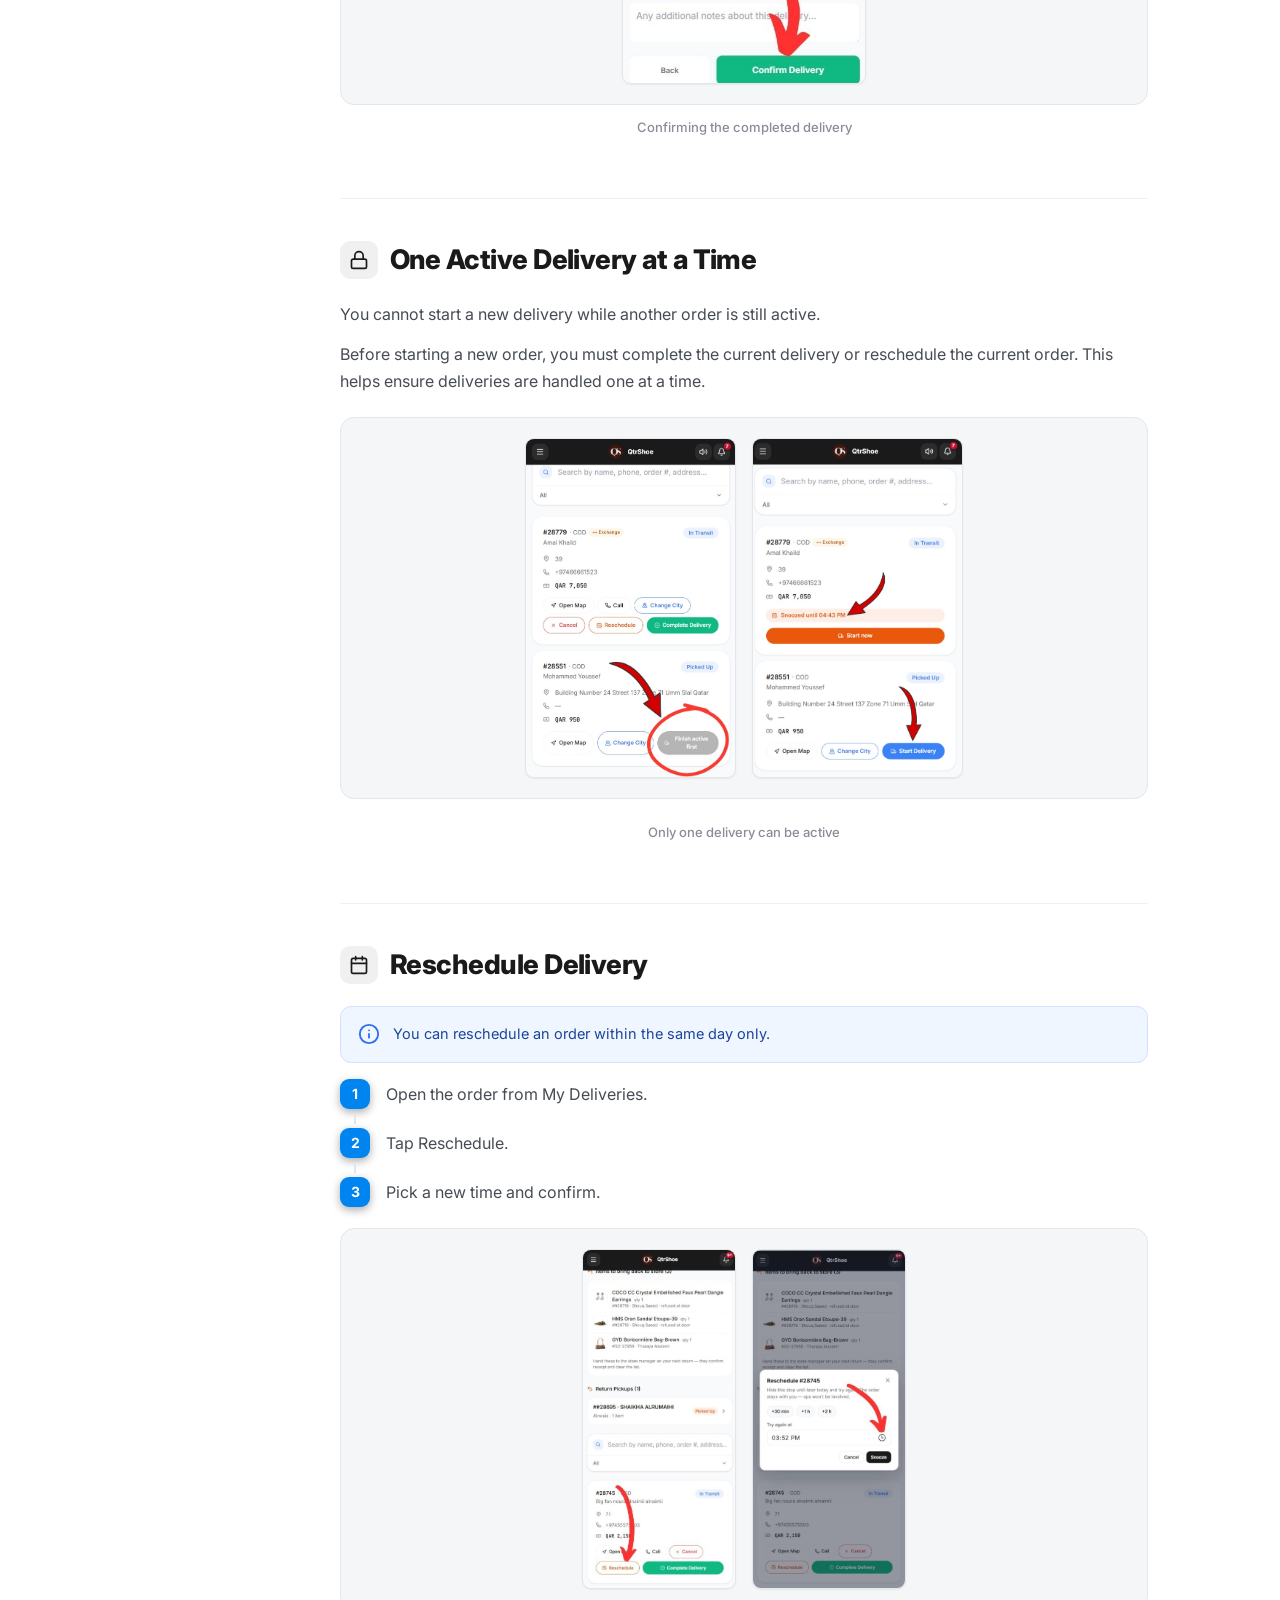
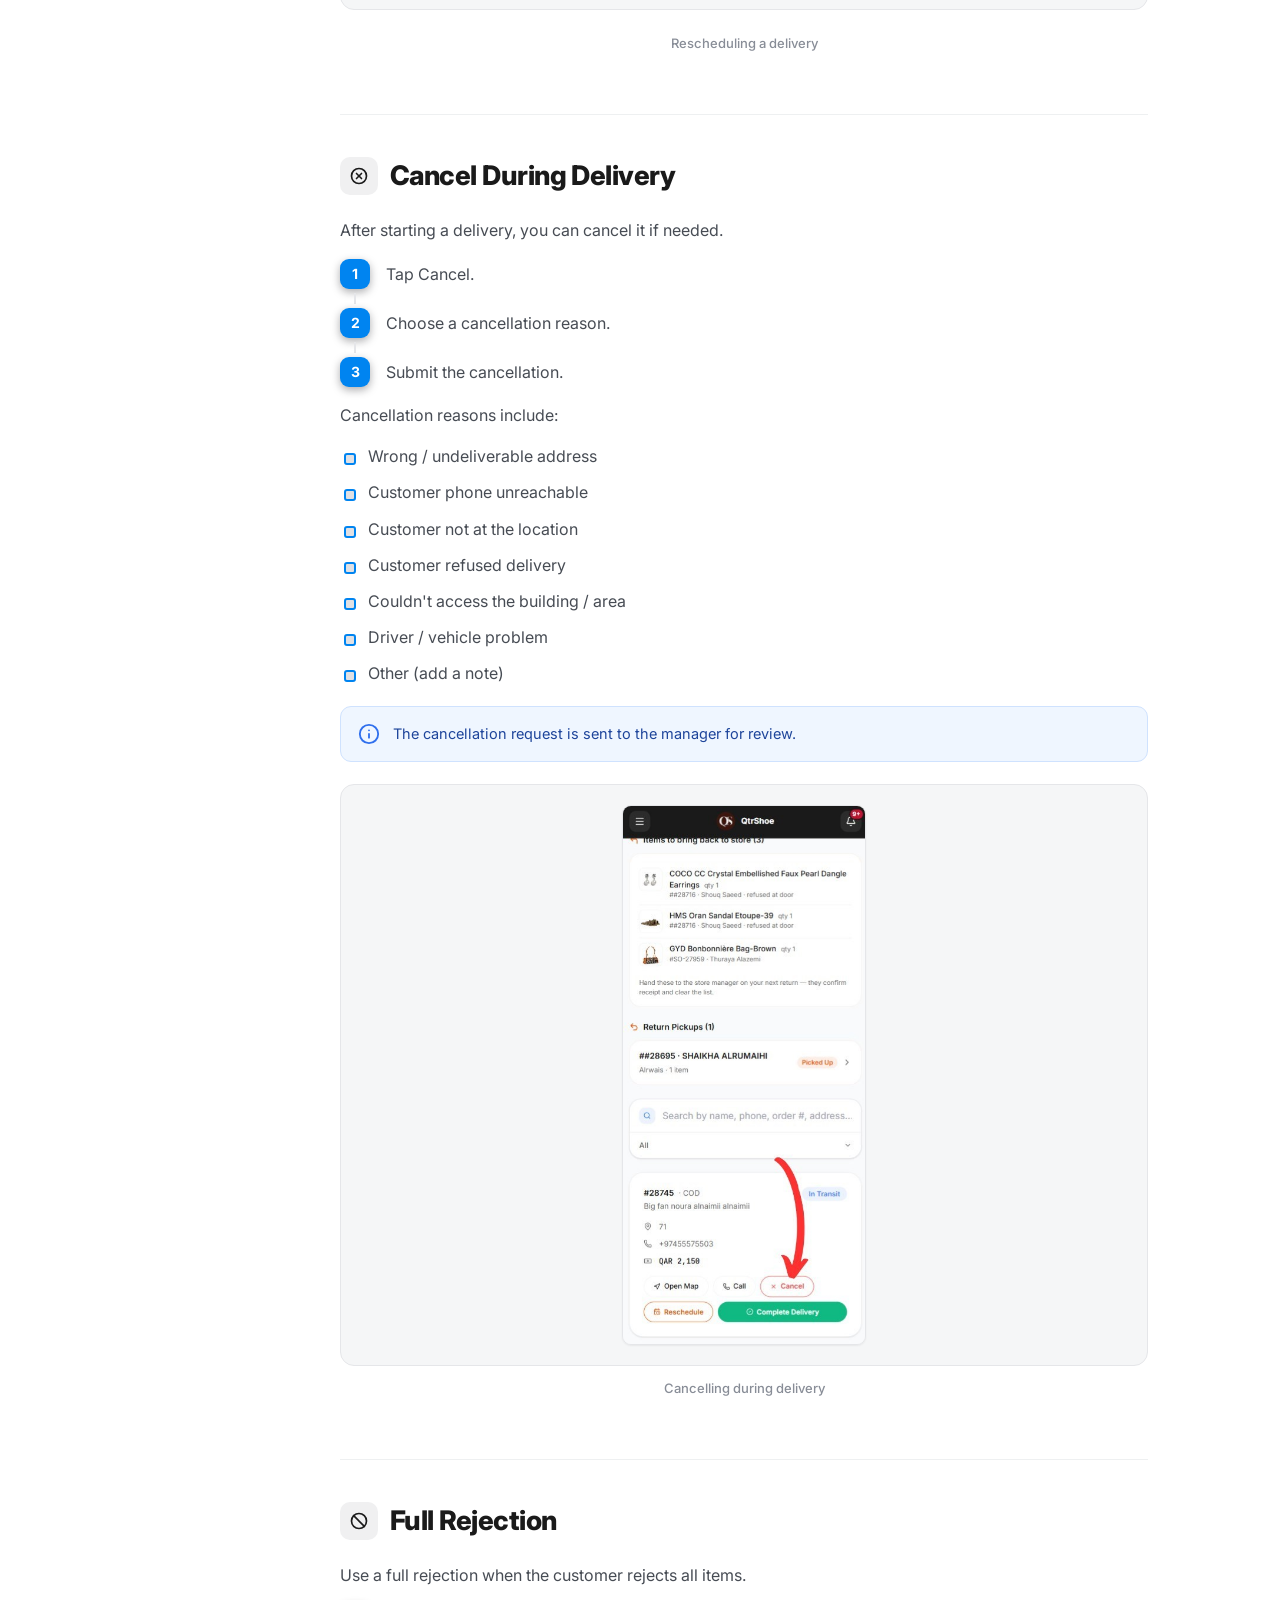
==== commit 028bdbe4: "search button + responsive" ====
--- a/guide.html
+++ b/guide.html
@@ -21,7 +21,7 @@
   </button>
   <a class="brand" href="index.html">
     <img class="brand-logo" src="assets/brand.svg" alt="QtrShoe" width="38" height="38" />
-    QtrShoe<span>Docs</span>
+    <span class="brand-text">QtrShoe<span>Docs</span></span>
   </a>
   <div class="header-search">
     <svg class="search-ic" viewBox="0 0 24 24" fill="none" stroke="currentColor" stroke-width="2.2" stroke-linecap="round" stroke-linejoin="round"><circle cx="11" cy="11" r="7"/><line x1="21" y1="21" x2="16.65" y2="16.65"/></svg>
--- a/assets/css/styles.css
+++ b/assets/css/styles.css
@@ -50,7 +50,7 @@
 
 /* ===================== HEADER ===================== */
 .site-header{
-  position:sticky;top:0;z-index:200;
+  position:sticky; top:0;z-index:200;
   height:var(--header-h);
   background:rgba(255,255,255,.92);
   backdrop-filter:saturate(180%) blur(10px);
@@ -62,11 +62,13 @@
 .brand-logo{
   width:38px;height:38px;border-radius:50%;flex-shrink:0;display:block;
 }
-.brand span{color:var(--muted);}
+.brand-text span{color:var(--muted);}
 .header-spacer{flex:1;}
 
 .header-search{
-  position:relative;flex:1;max-width:440px;
+  position:absolute;left:50%;top:50%;
+  transform:translate(-50%,-50%);
+  width:100%;max-width:440px;
 }
 .header-search input{
   width:100%;height:42px;
@@ -629,8 +631,37 @@
   .info-strip{grid-template-columns:1fr;gap:6px;}
   .hero h1{font-size:38px;}
   .hero{padding:64px 22px 74px;}
-  .header-search{display:none;}
   .menu-toggle{display:flex;}
+
+  /* ---- mobile header ---- */
+  .brand-text{display:none;}
+  .header-spacer{display:none;}
+  .btn-roles{padding:8px 12px;font-size:13px;gap:5px;}
+  .btn-roles svg{width:14px;height:14px;}
+
+  /* search collapses to an icon button */
+  .header-search{
+    position:relative;left:auto;top:auto;transform:none;
+    flex:0 0 auto;width:42px;max-width:none;margin-left:auto;
+  }
+  .header-search input{padding:0;cursor:pointer;border-color:var(--border);}
+  .header-search input::placeholder{color:transparent;}
+  .header-search .search-kbd{display:none;}
+  .header-search:not(.search-open) .search-ic{left:50%;transform:translate(-50%,-50%);}
+
+  /* expanded state — full-width overlay */
+  .header-search.search-open{
+    position:absolute;left:12px;right:12px;top:50%;
+    transform:translateY(-50%);
+    width:auto;z-index:120;
+  }
+  .header-search.search-open input{
+    padding:0 16px 0 40px;cursor:text;
+    border-color:var(--accent);background:#fff;
+    box-shadow:0 0 0 4px var(--accent-tint);
+  }
+  .header-search.search-open input::placeholder{color:var(--muted);}
+  .header-search.search-open .search-ic{left:13px;transform:translateY(-50%);}
   .sidebar{
     position:fixed;top:0;left:0;bottom:0;height:100vh;z-index:200;
     width:300px;transform:translateX(-100%);transition:transform .26s cubic-bezier(.4,0,.2,1);
@@ -645,7 +676,7 @@
   .site-header{padding:0 12px;gap:9px;}
   .brand{font-size:16px;}
   .brand-logo{width:34px;height:34px;}
-  .btn-roles{padding:9px 12px;font-size:13px;}
+  .btn-roles{padding:7px 10px;font-size:12.5px;}
   .menu-toggle{width:38px;height:38px;}
   .hero h1{font-size:30px;}
   .hero p{font-size:16px;}
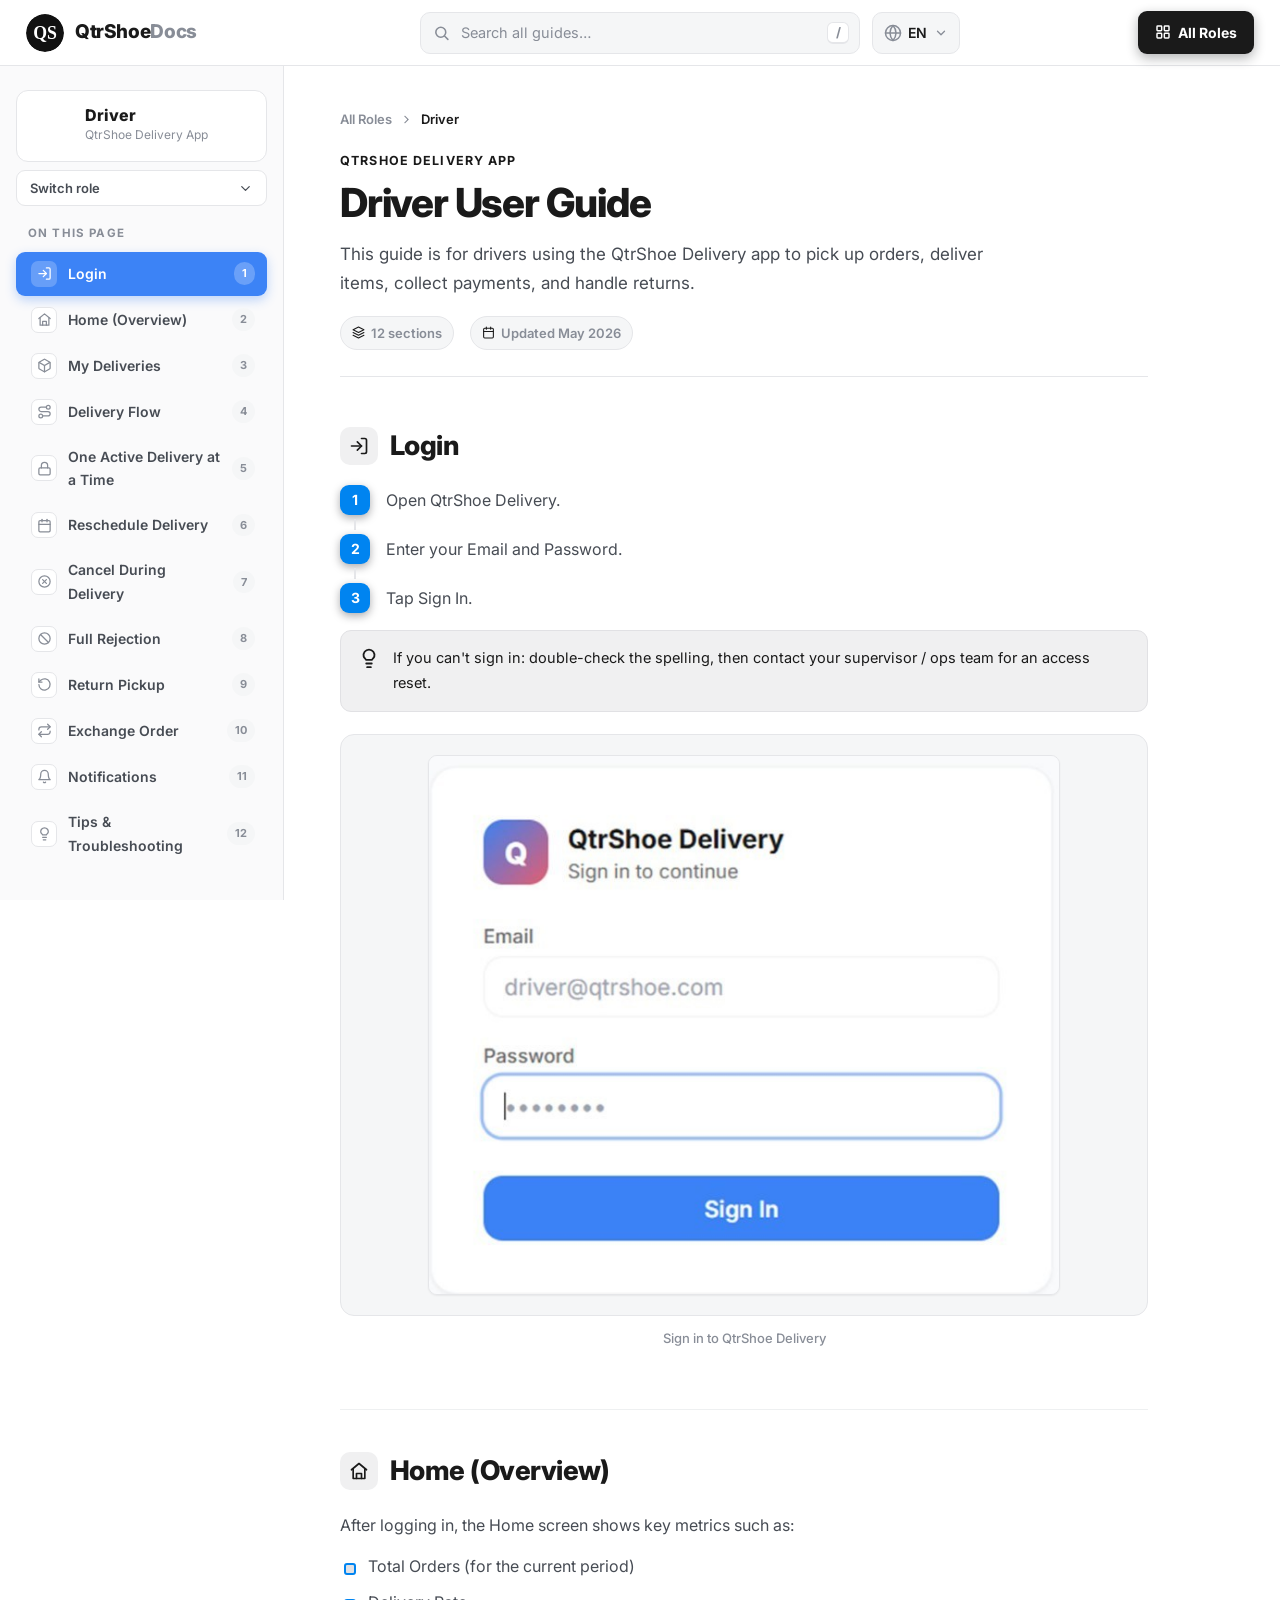
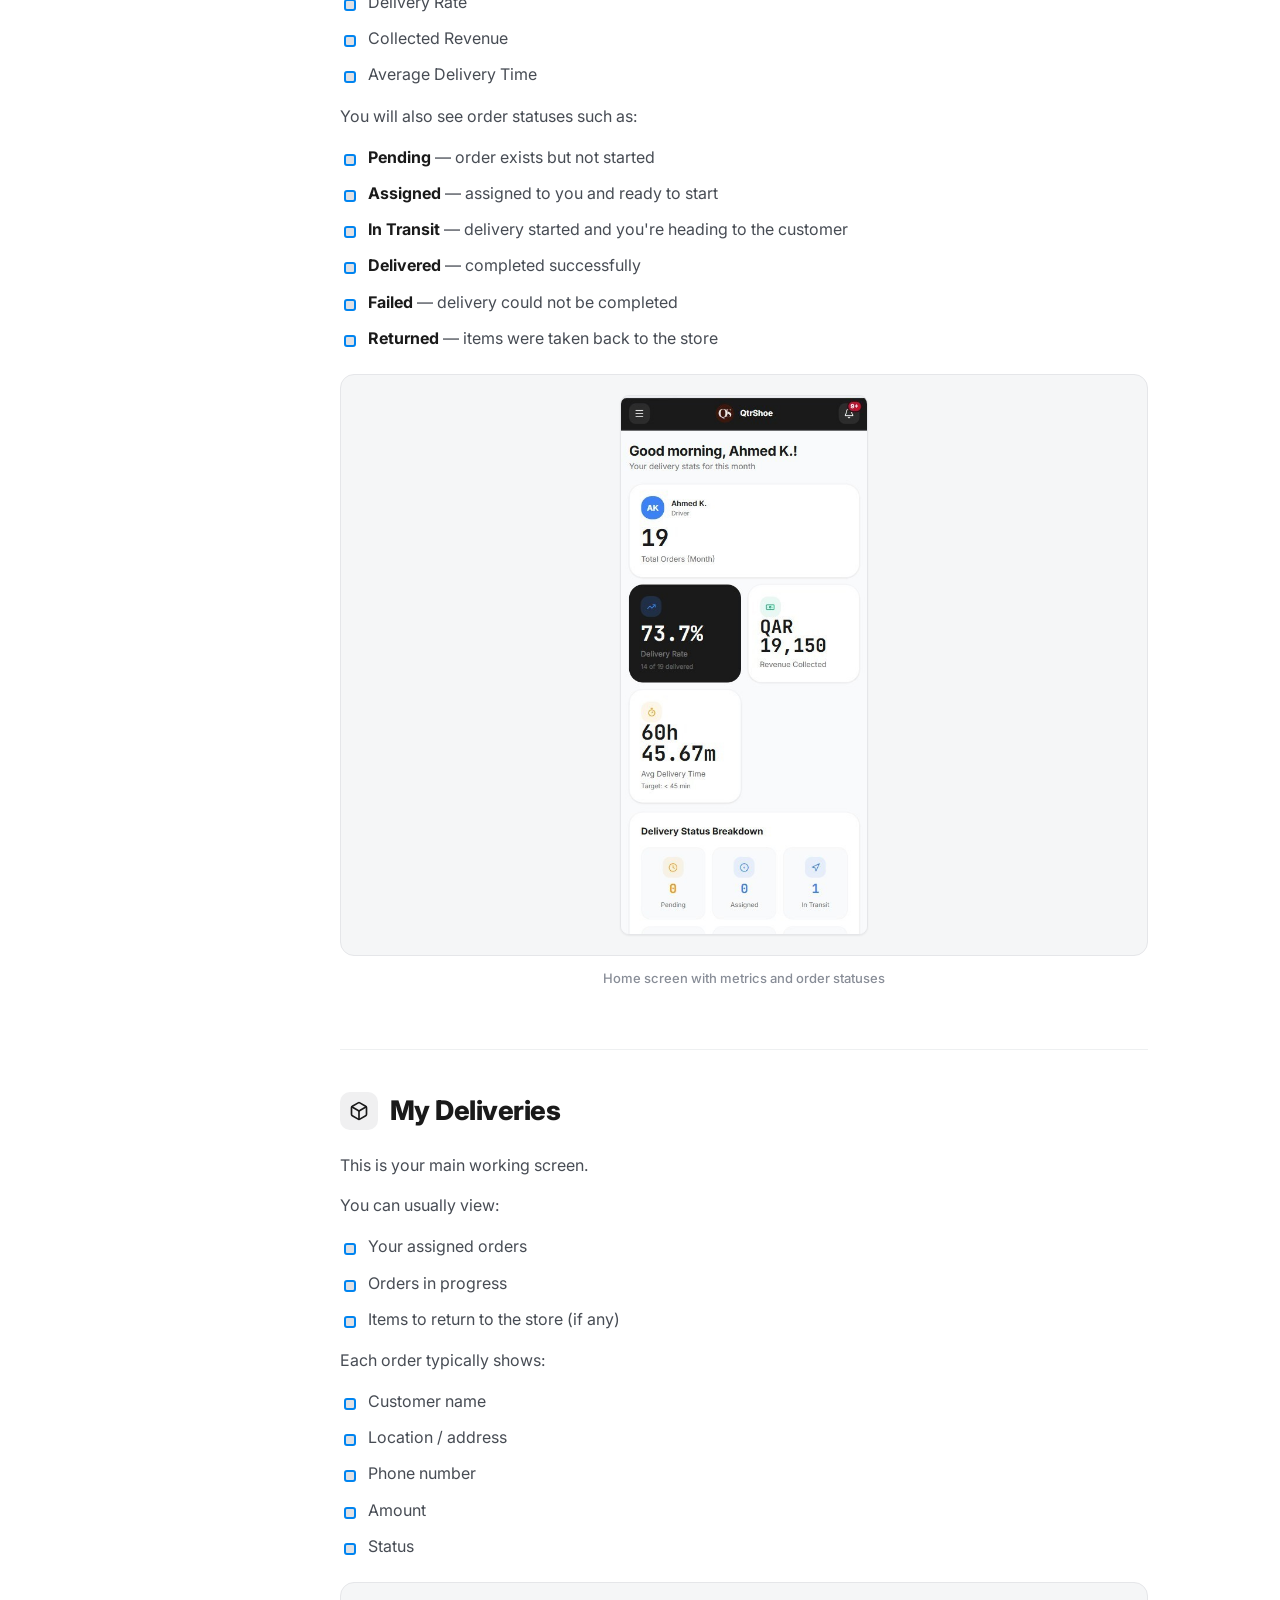
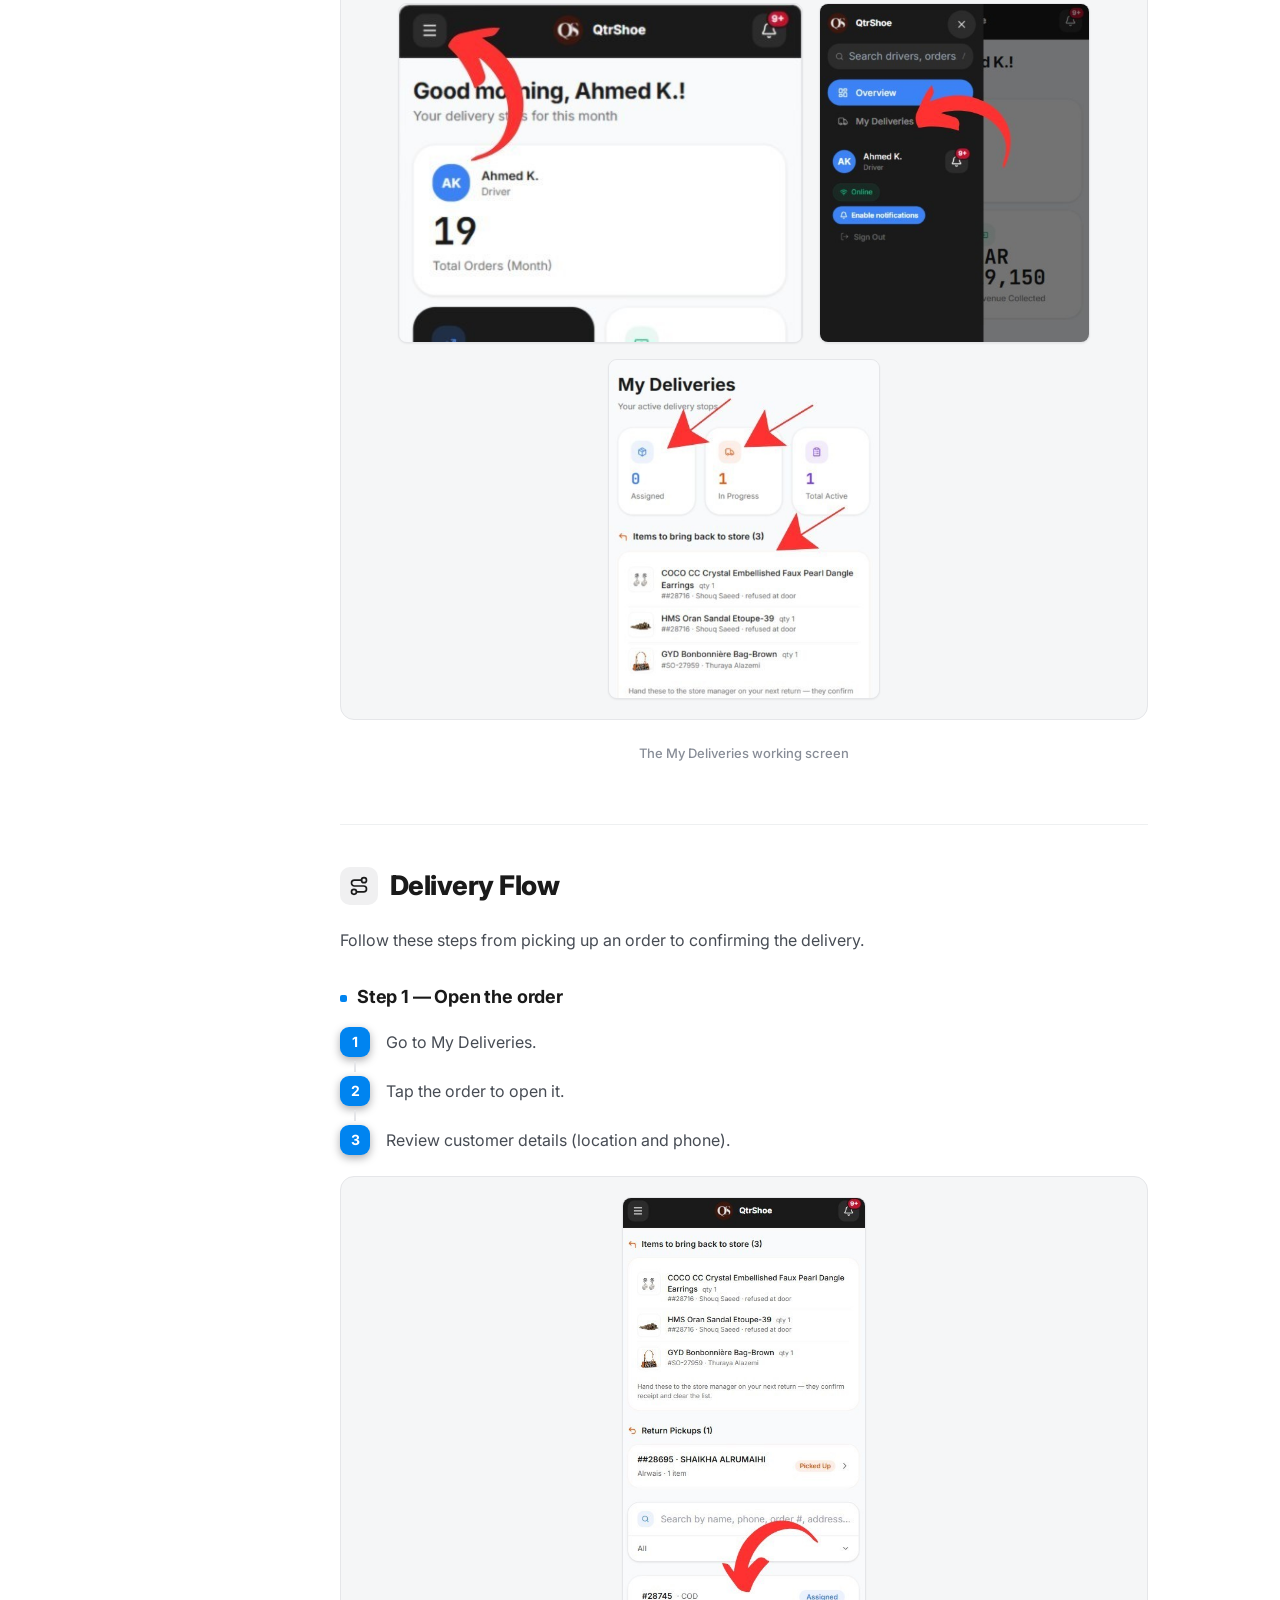
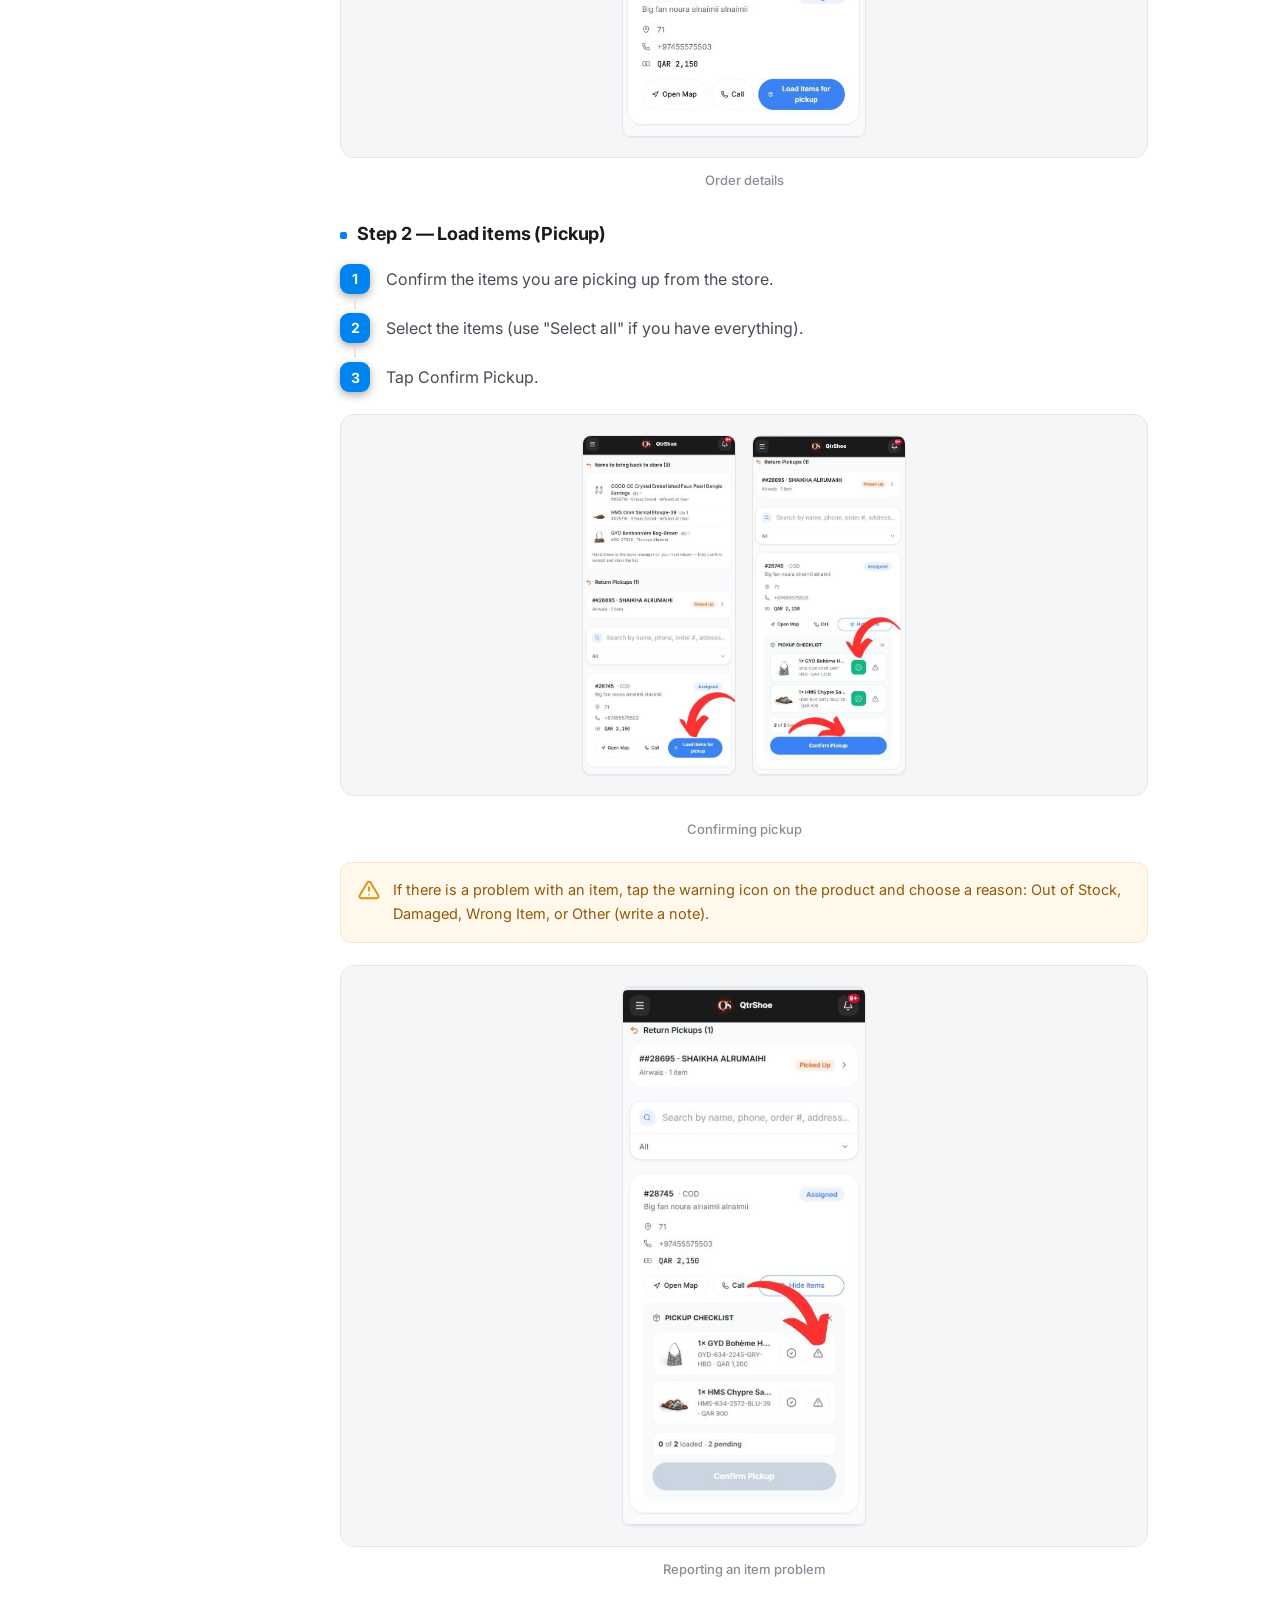
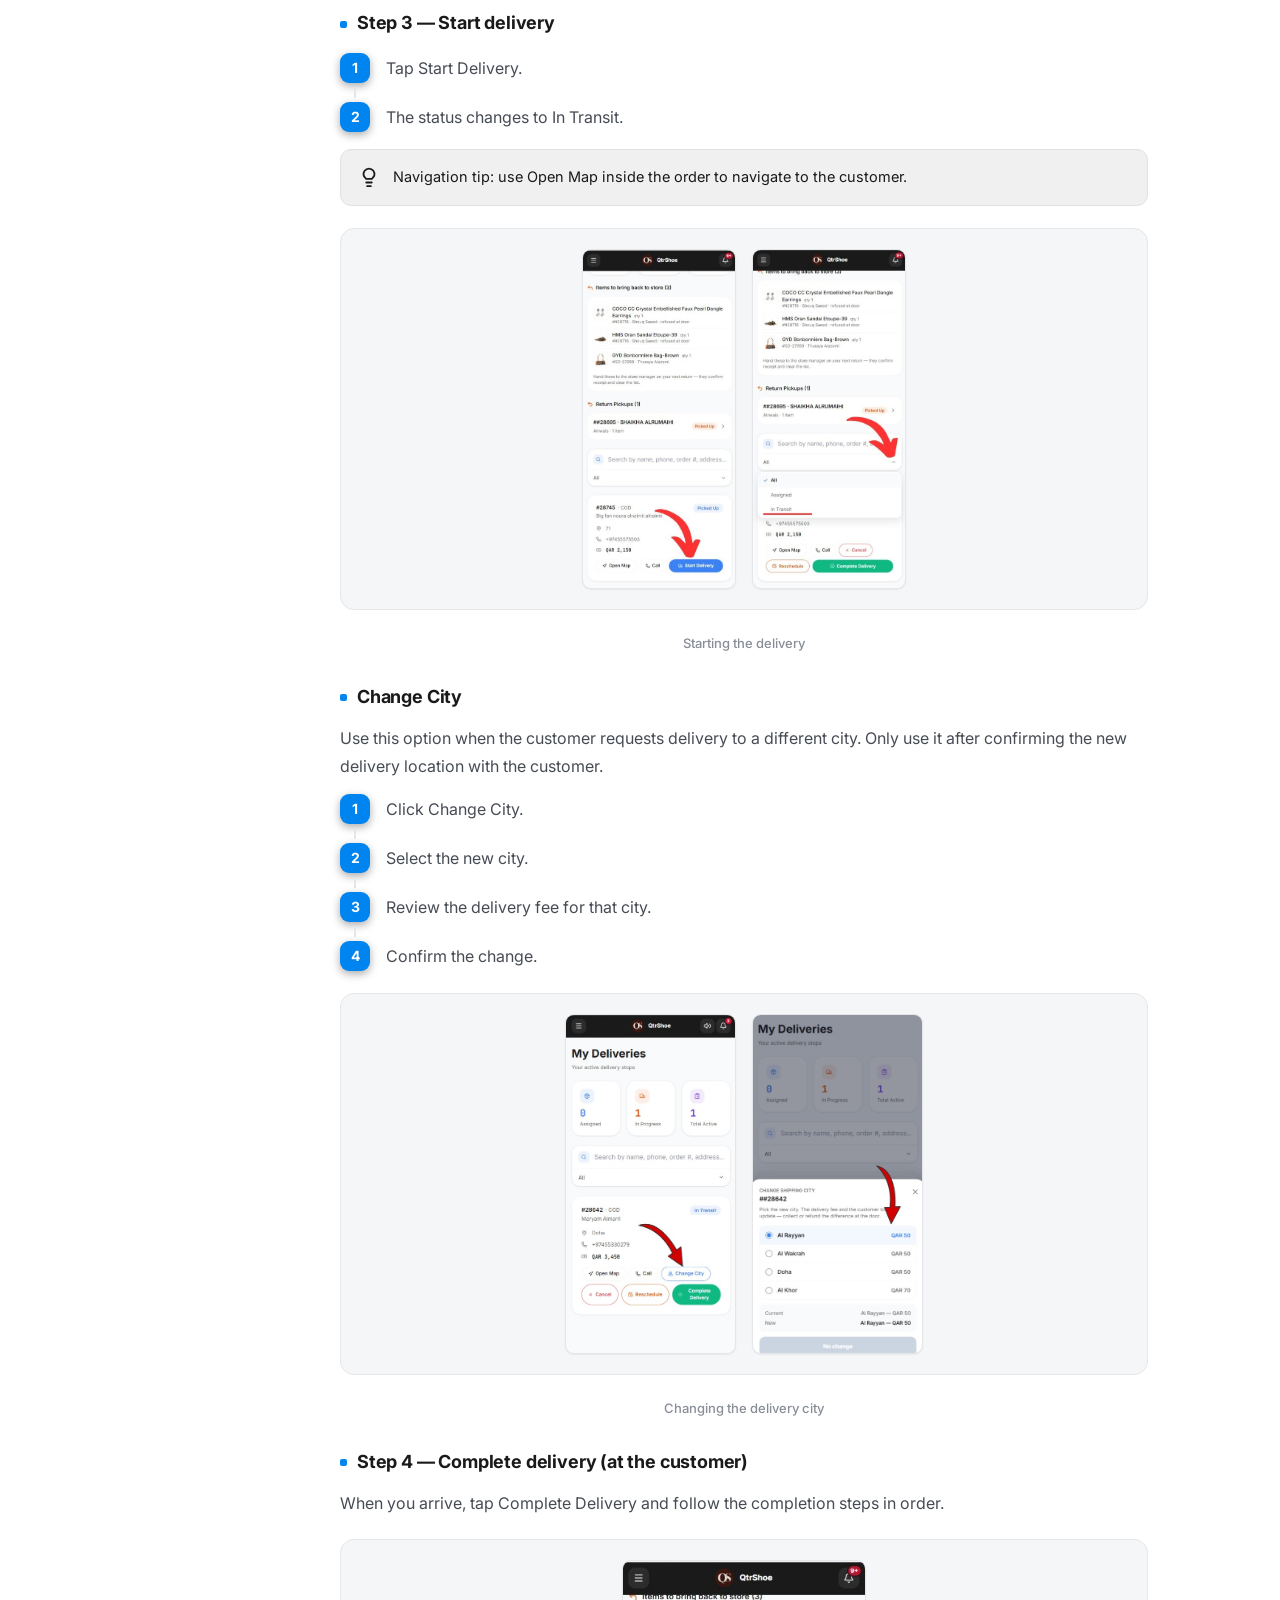
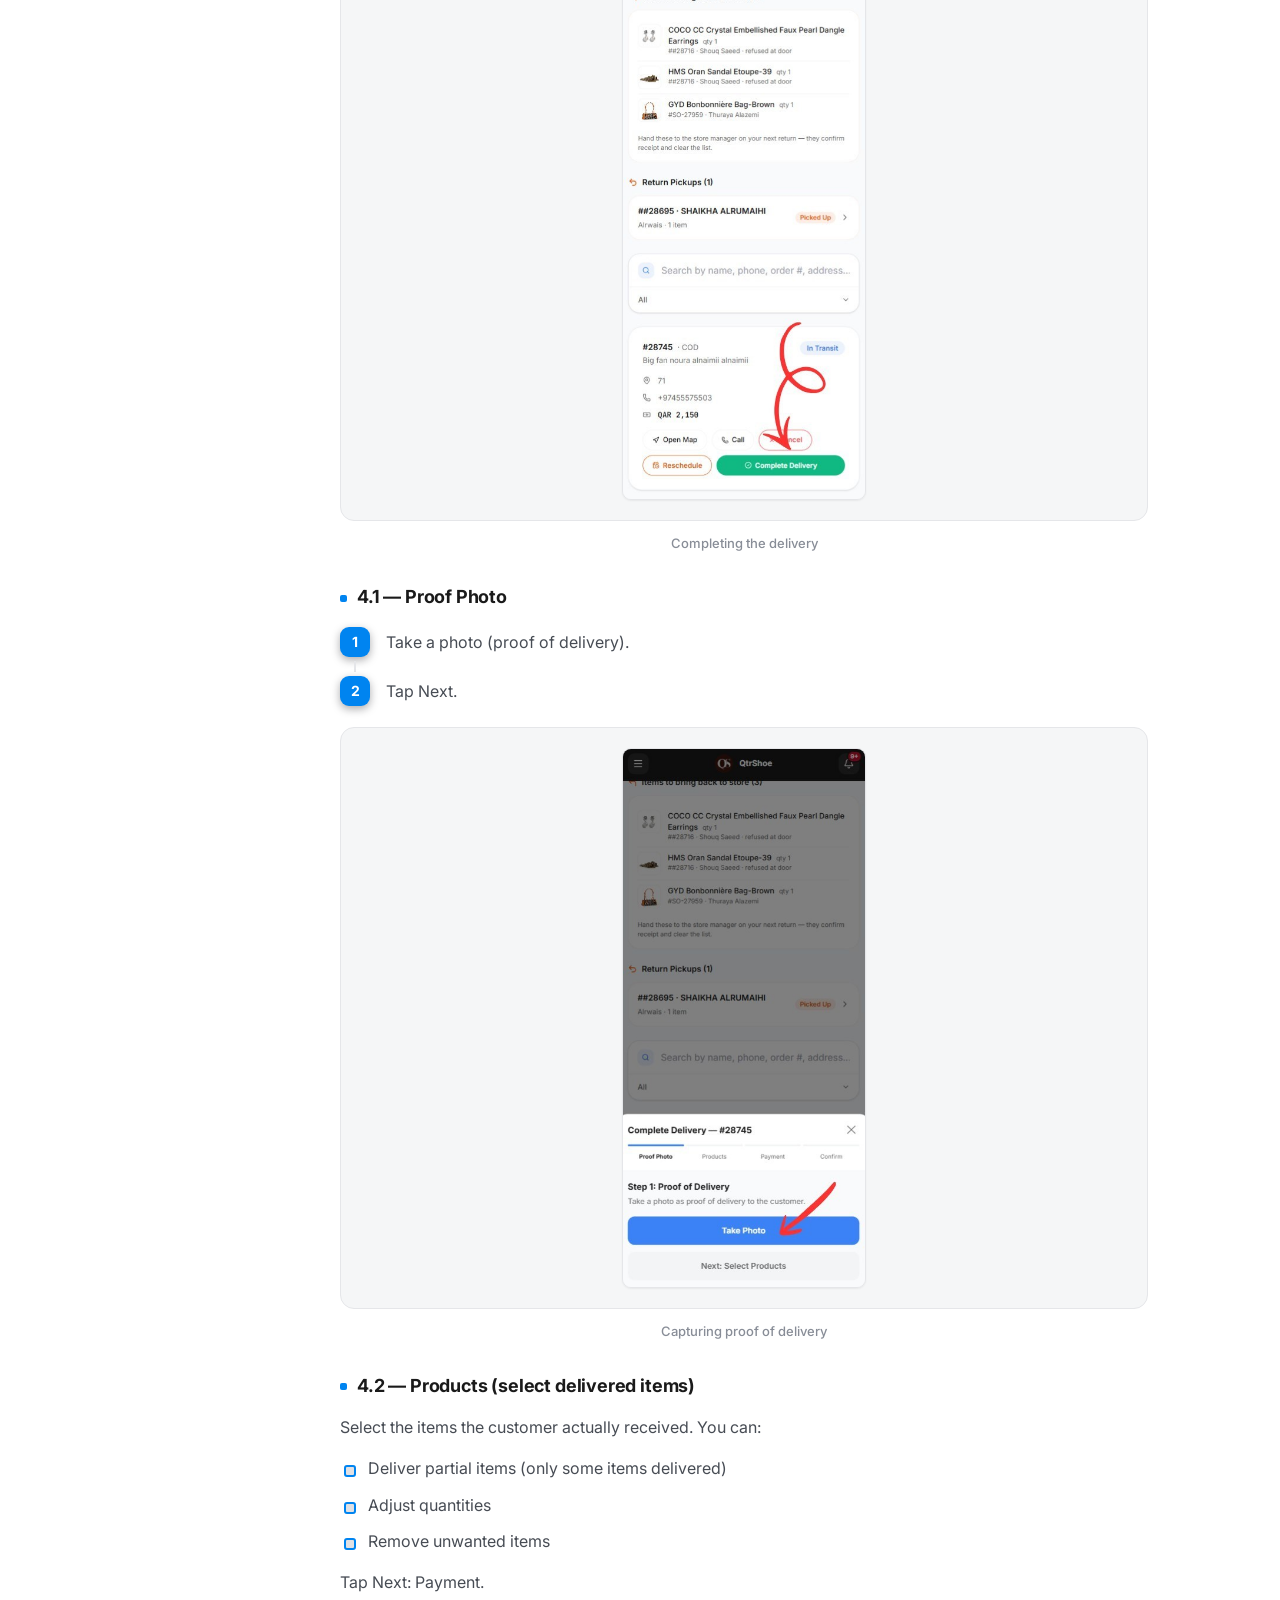
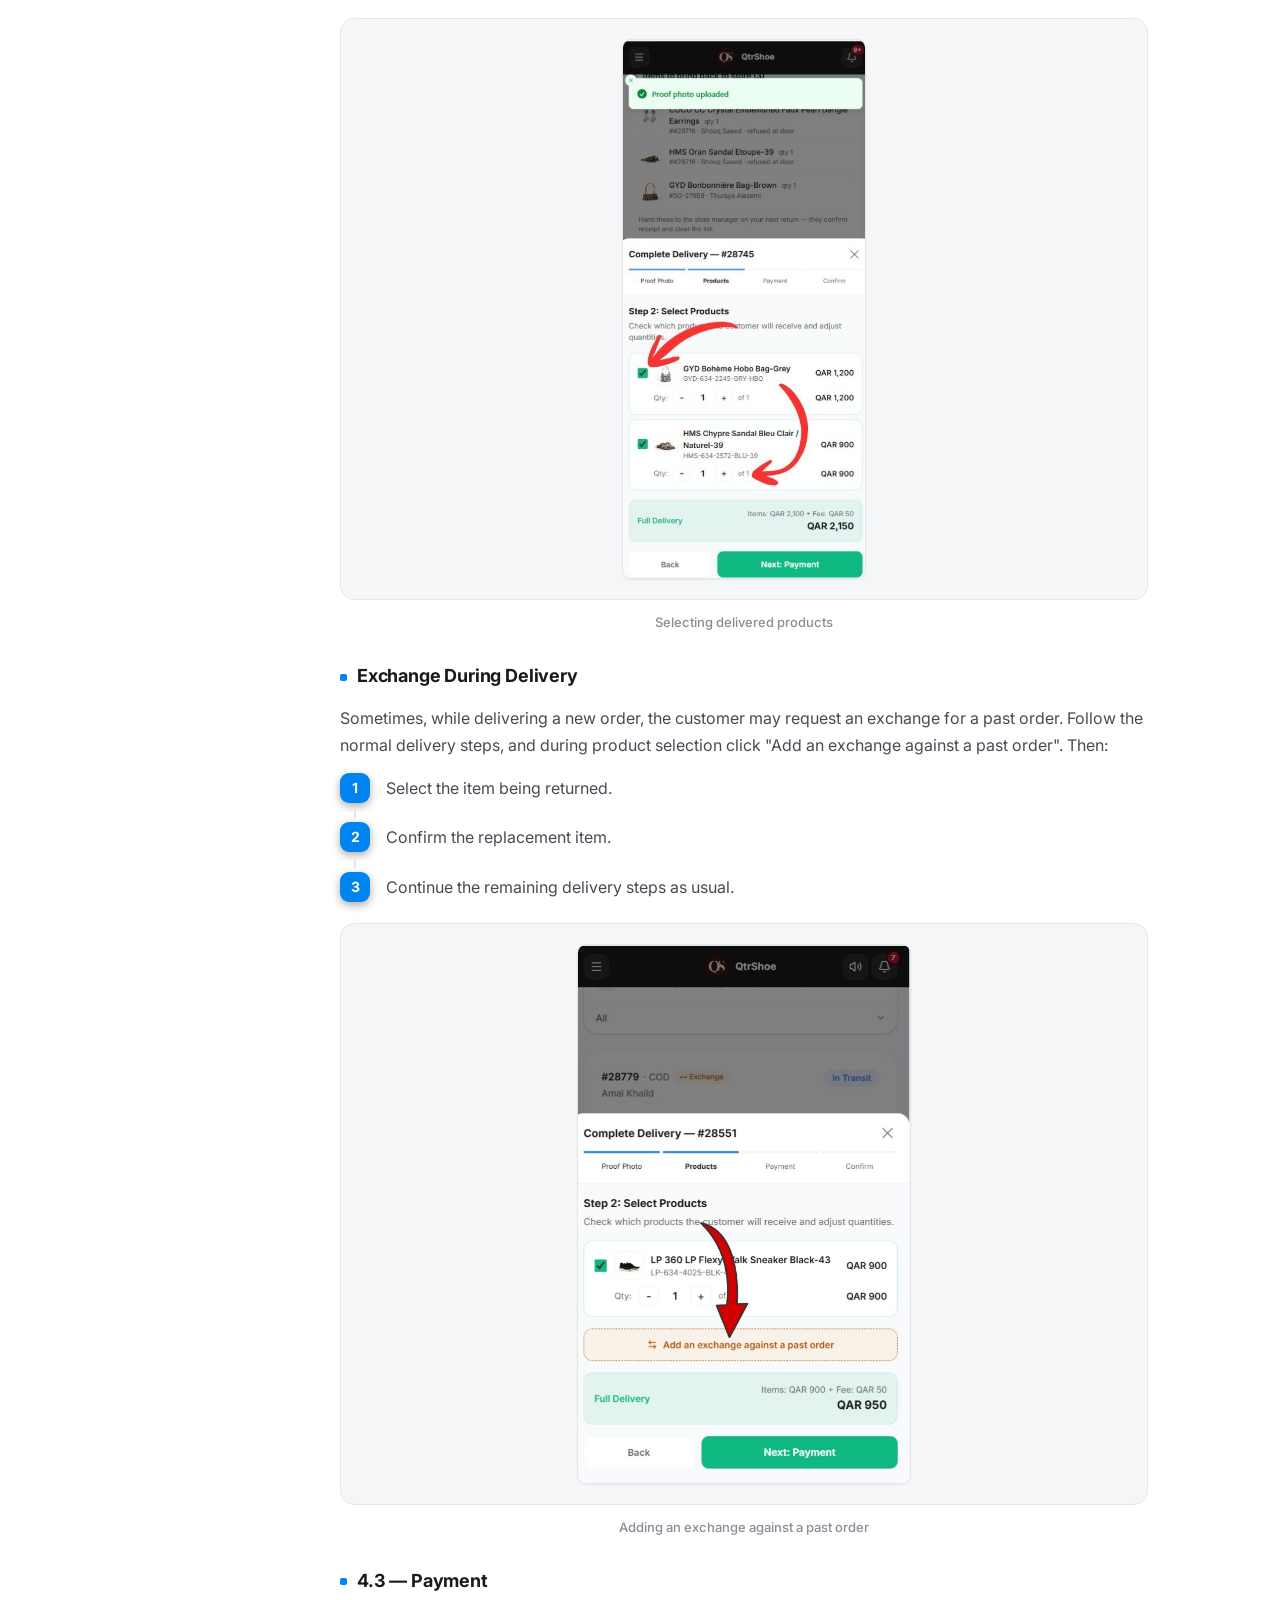
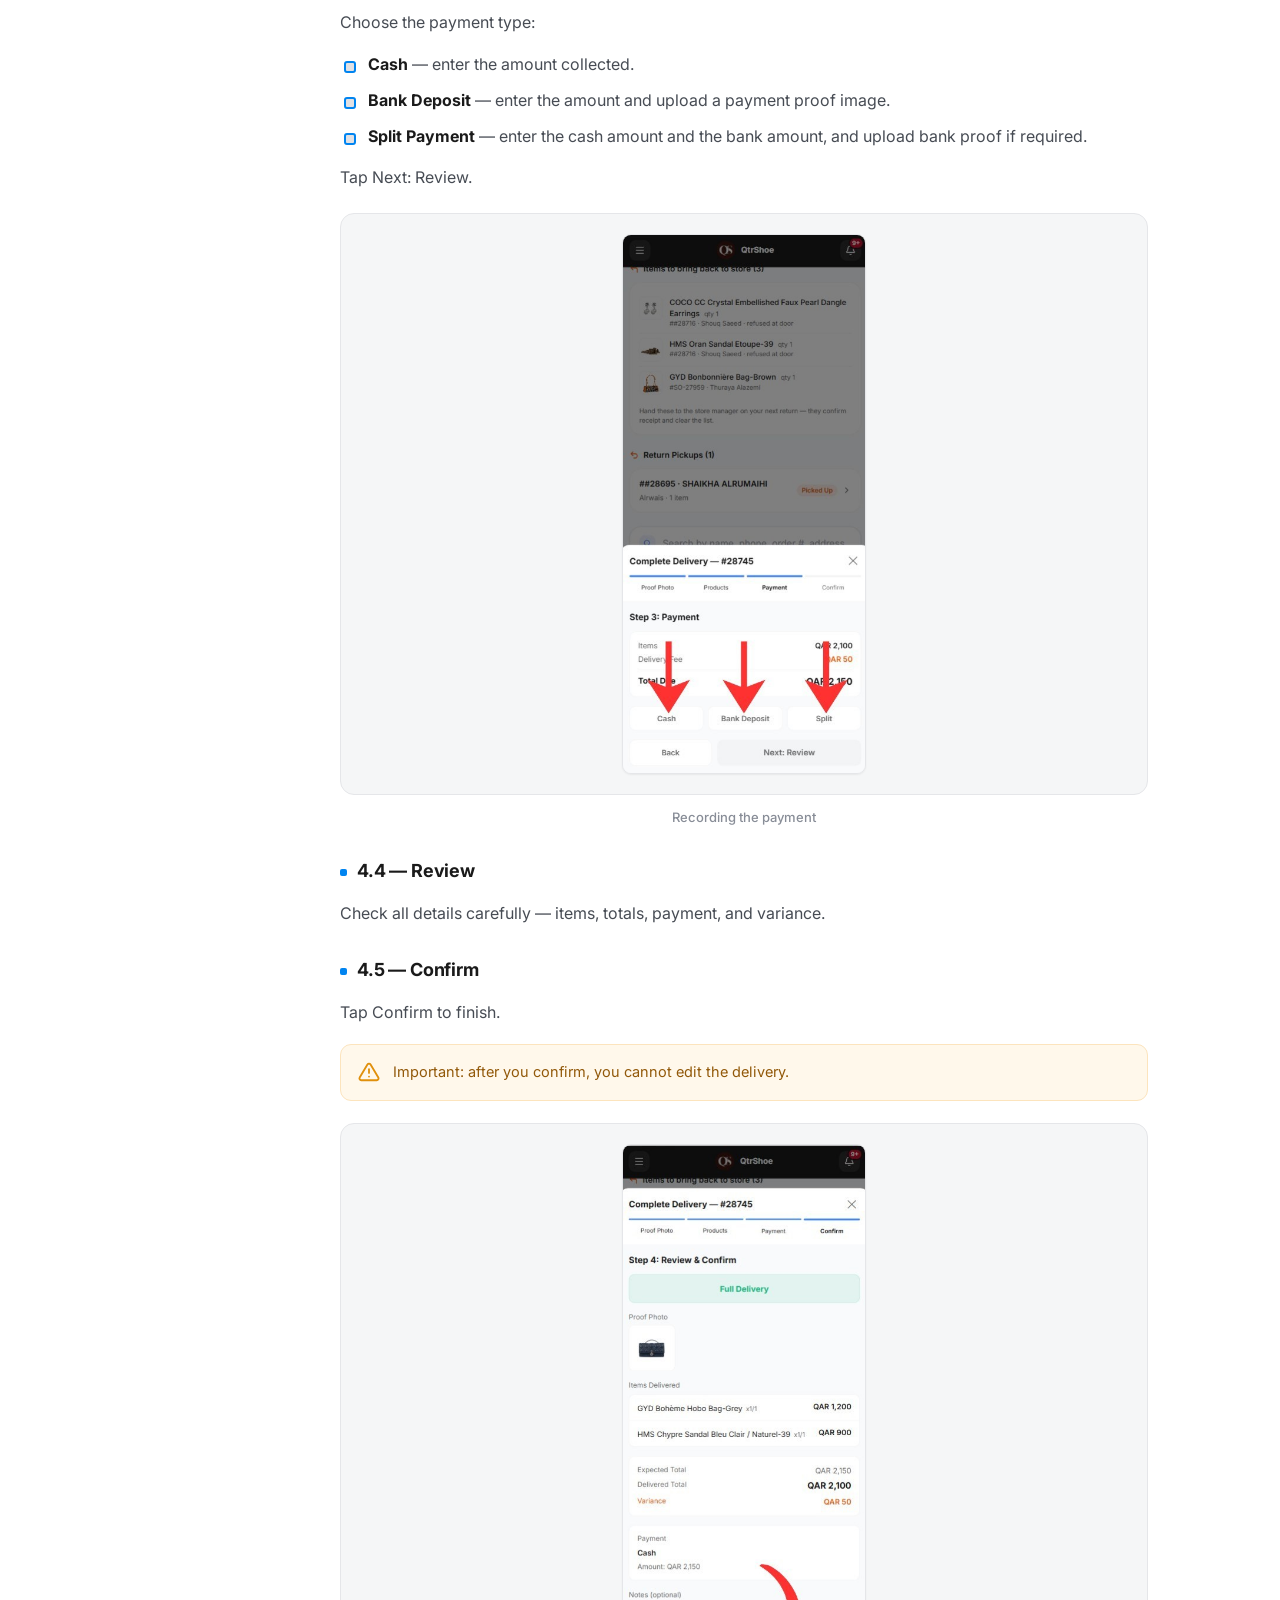
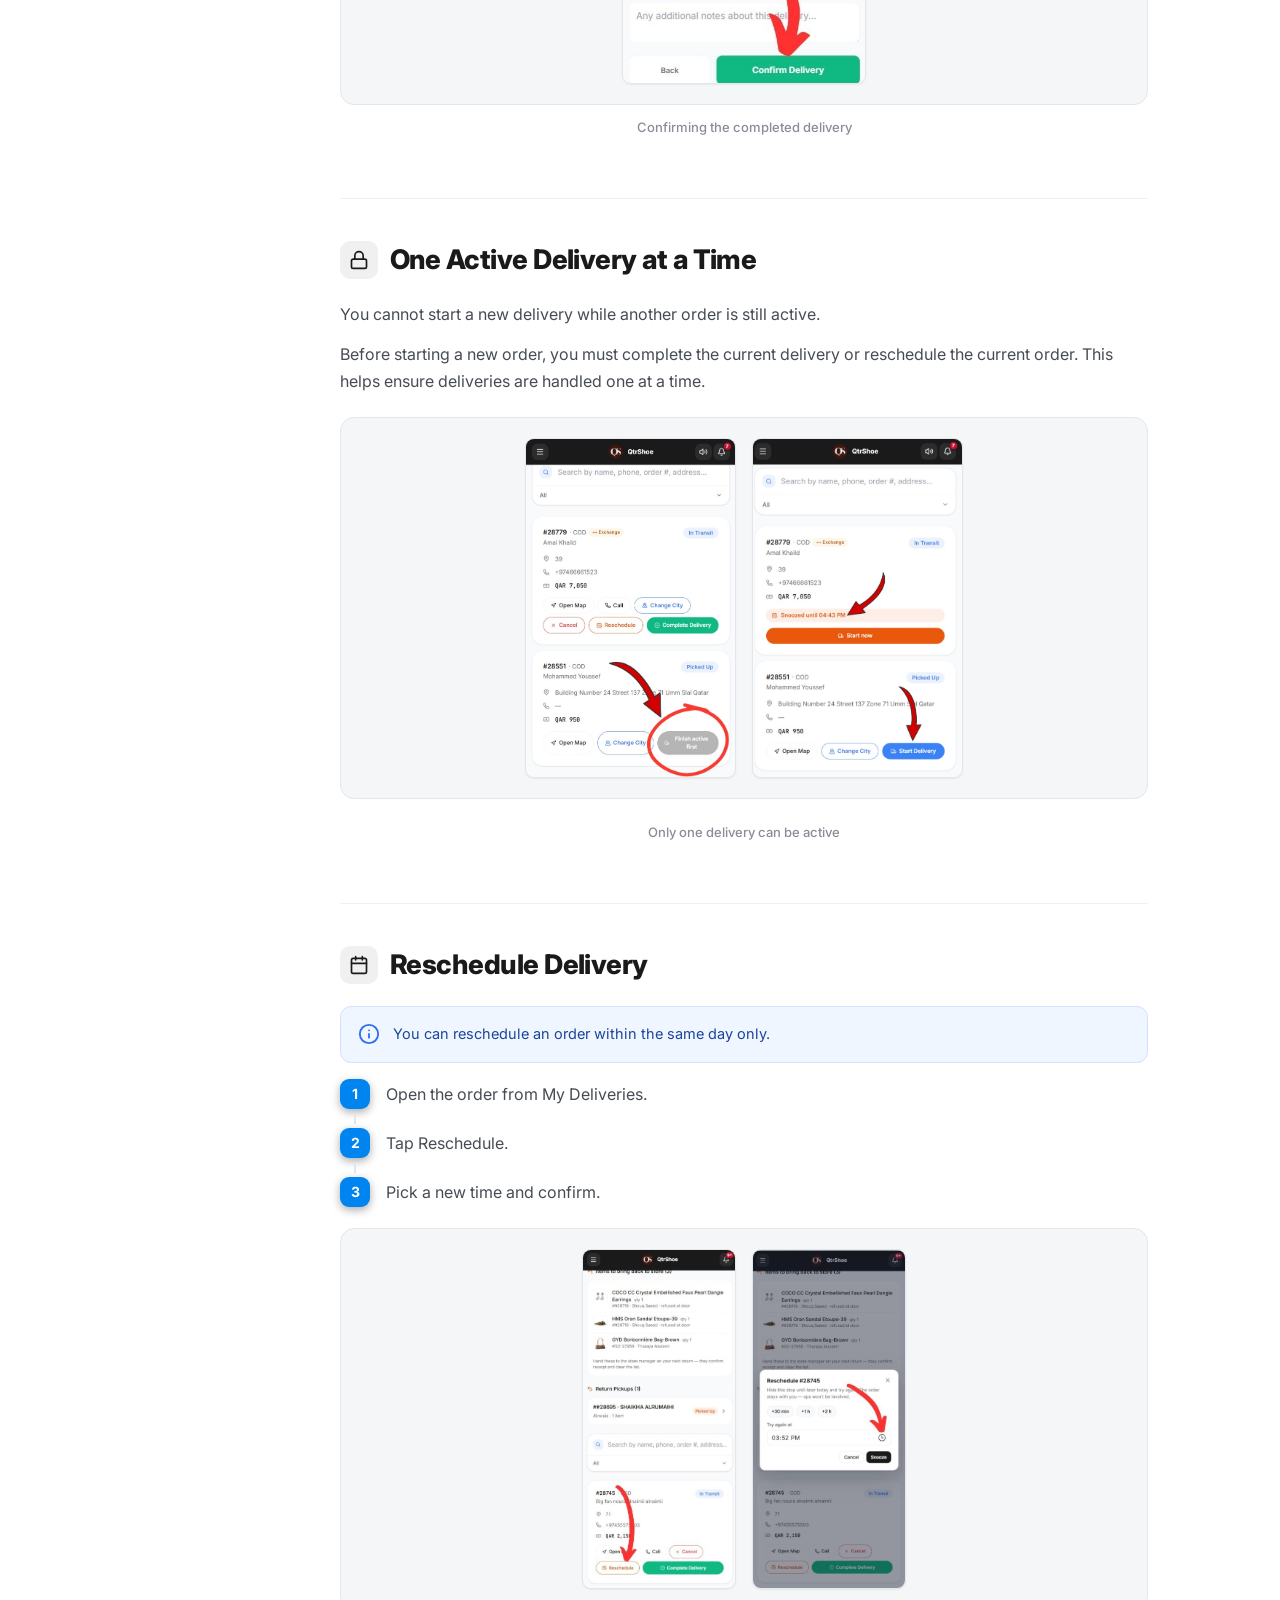
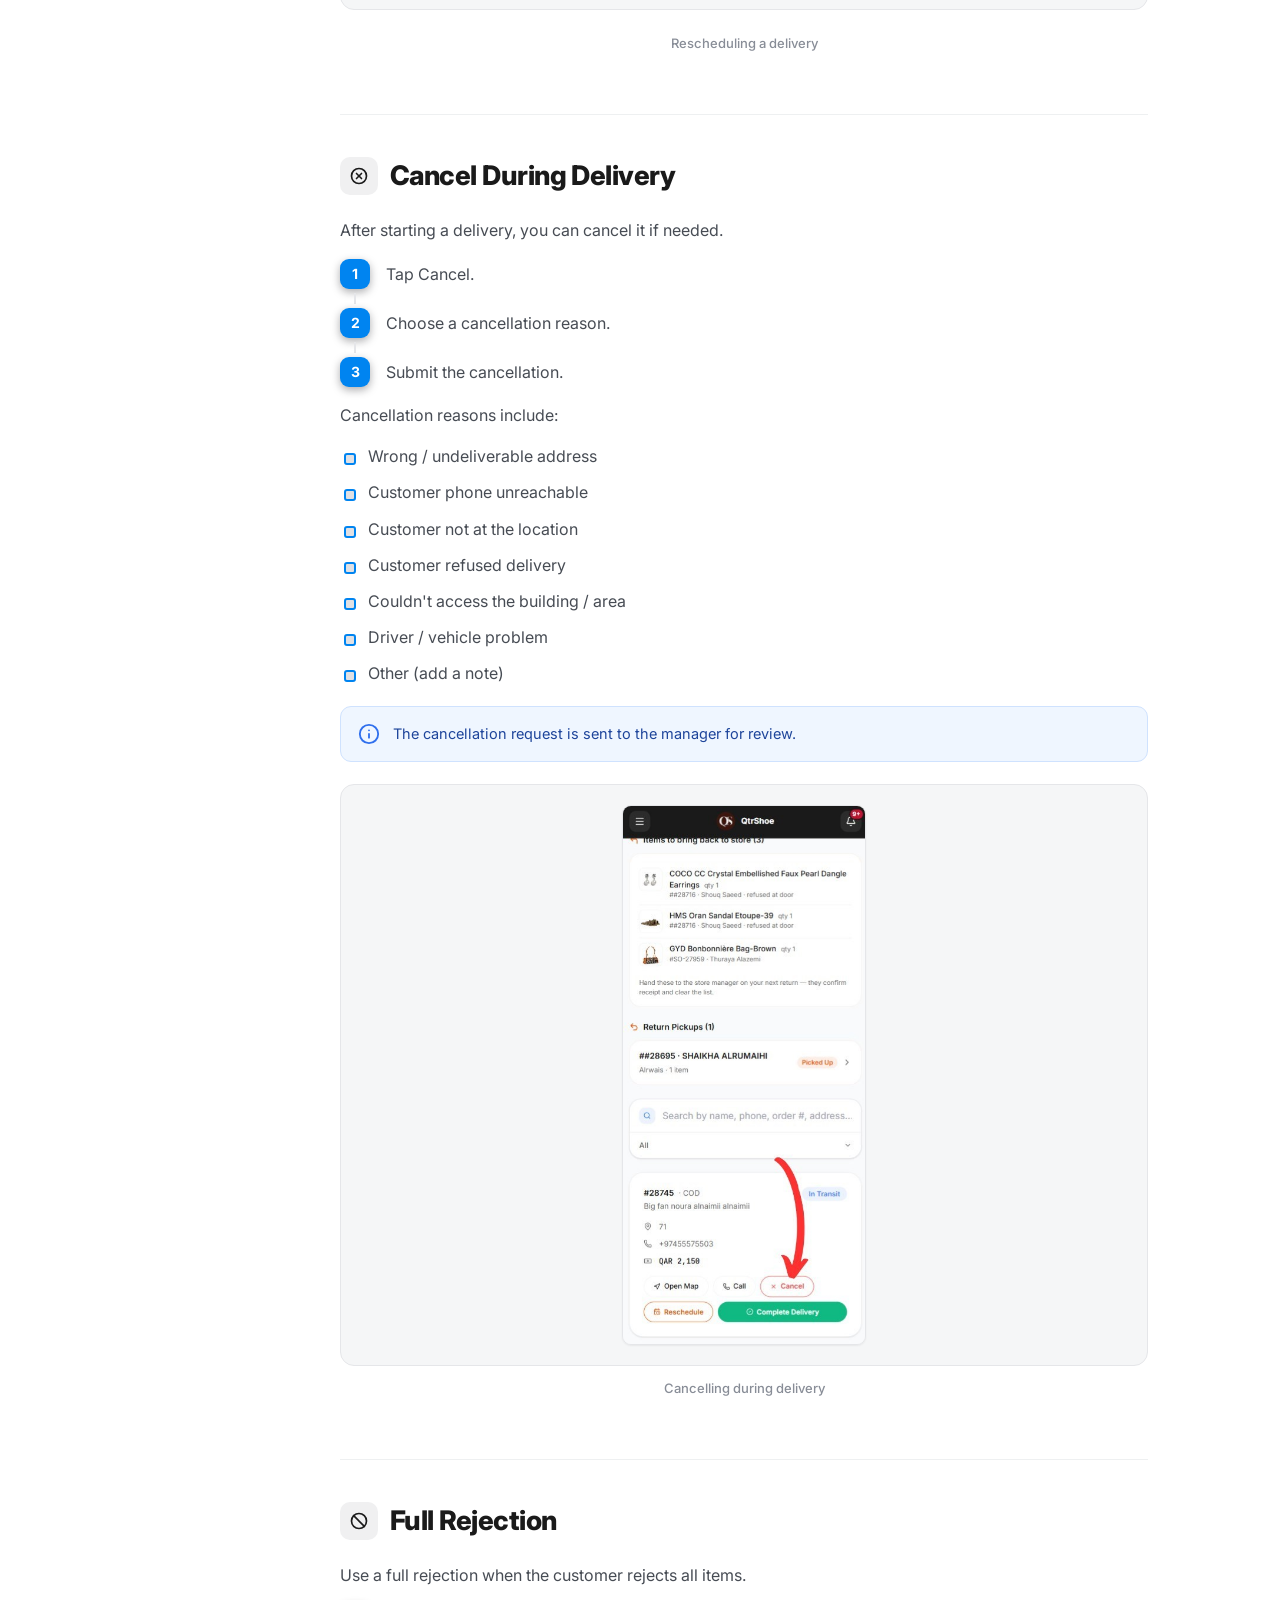
==== commit d368fce7: "Add language" ====
--- a/guide.html
+++ b/guide.html
@@ -29,10 +29,21 @@
     <span class="search-kbd">/</span>
     <div class="search-results in-header" id="headerResults"></div>
   </div>
+  <div class="lang-switch notranslate" id="langSwitch" translate="no">
+    <button class="lang-btn" id="langBtn" type="button" aria-label="Change language" aria-expanded="false">
+      <svg class="lang-globe" viewBox="0 0 24 24" fill="none" stroke="currentColor" stroke-width="2" stroke-linecap="round" stroke-linejoin="round"><circle cx="12" cy="12" r="10"/><line x1="2" y1="12" x2="22" y2="12"/><path d="M12 2a15.3 15.3 0 0 1 4 10 15.3 15.3 0 0 1-4 10 15.3 15.3 0 0 1-4-10 15.3 15.3 0 0 1 4-10z"/></svg>
+      <span class="lang-current" id="langCurrent">EN</span>
+      <svg class="lang-chev" viewBox="0 0 24 24" fill="none" stroke="currentColor" stroke-width="2.2" stroke-linecap="round" stroke-linejoin="round"><polyline points="6 9 12 15 18 9"/></svg>
+    </button>
+    <div class="lang-menu" role="menu">
+      <button class="lang-opt" type="button" data-lang="en" role="menuitem">English</button>
+      <button class="lang-opt" type="button" data-lang="ml" role="menuitem">മലയാളം</button>
+    </div>
+  </div>
   <div class="header-spacer"></div>
   <a class="btn-roles" href="index.html">
     <svg viewBox="0 0 24 24" fill="none" stroke="currentColor" stroke-width="2.2" stroke-linecap="round" stroke-linejoin="round"><rect x="3" y="3" width="7" height="7" rx="1"/><rect x="14" y="3" width="7" height="7" rx="1"/><rect x="3" y="14" width="7" height="7" rx="1"/><rect x="14" y="14" width="7" height="7" rx="1"/></svg>
-    All Roles
+    <span class="btn-roles-text">All Roles</span>
   </a>
 </header>
 
@@ -60,6 +71,7 @@
 
 <script src="assets/js/data.js"></script>
 <script src="assets/js/dims.js"></script>
+<script src="assets/js/i18n.js"></script>
 <script src="assets/js/app.js"></script>
 </body>
 </html>
--- a/assets/css/styles.css
+++ b/assets/css/styles.css
@@ -109,6 +109,46 @@
 .menu-toggle:hover{background:var(--bg-soft);}
 .menu-toggle svg{width:23px;height:23px;}
 
+/* ---- language switch ---- */
+.lang-switch{position:relative;flex-shrink:0;}
+.header-search + .lang-switch{
+  position:absolute;left:calc(50% + 232px);
+  top:50%;transform:translateY(-50%);
+}
+.lang-btn{
+  display:inline-flex;align-items:center;gap:6px;
+  height:42px;padding:0 11px;
+  border:1.5px solid var(--border);border-radius:10px;
+  background:var(--bg-soft);color:var(--ink);
+  font-family:inherit;font-weight:600;font-size:14px;transition:.15s;
+}
+.lang-btn:hover{border-color:var(--accent);background:#fff;}
+.lang-globe{width:18px;height:18px;color:var(--muted);transition:.15s;}
+.lang-btn:hover .lang-globe{color:var(--accent);}
+.lang-chev{width:14px;height:14px;color:var(--muted);transition:transform .18s;}
+.lang-switch.open .lang-chev{transform:rotate(180deg);}
+.lang-current{letter-spacing:.03em;}
+.lang-menu{
+  position:absolute;top:calc(100% + 8px);right:0;
+  min-width:170px;padding:6px;
+  background:#fff;border:1px solid var(--border);border-radius:12px;
+  box-shadow:var(--shadow-lg);display:none;z-index:120;
+}
+.lang-switch.open .lang-menu{display:block;}
+.lang-opt{
+  display:flex;align-items:center;gap:9px;width:100%;
+  padding:10px 12px;border-radius:8px;
+  font-family:inherit;font-size:14px;font-weight:600;color:var(--ink);
+  text-align:left;transition:.12s;
+}
+.lang-opt:hover{background:var(--bg-soft);}
+.lang-opt.active{background:var(--accent-tint);color:var(--accent);}
+.lang-opt::before{
+  content:"";width:7px;height:7px;border-radius:50%;
+  background:currentColor;opacity:0;flex-shrink:0;
+}
+.lang-opt.active::before{opacity:1;}
+
 /* ===================== HERO (landing) ===================== */
 .hero{
   position:relative;
@@ -635,9 +675,17 @@
 
   /* ---- mobile header ---- */
   .brand-text{display:none;}
-  .header-spacer{display:none;}
+  .header-search ~ .header-spacer{display:none;}
   .btn-roles{padding:8px 12px;font-size:13px;gap:5px;}
   .btn-roles svg{width:14px;height:14px;}
+
+  /* logo centered, language switch on the left */
+  .site-header .brand{position:absolute;left:50%;transform:translateX(-50%);}
+  .header-search + .lang-switch{position:static;left:auto;top:auto;transform:none;}
+  .lang-switch{order:-1;}
+  .lang-btn{height:38px;padding:0 9px;gap:5px;}
+  .lang-chev{display:none;}
+  .lang-menu{right:auto;left:0;}
 
   /* search collapses to an icon button */
   .header-search{
@@ -676,7 +724,12 @@
   .site-header{padding:0 12px;gap:9px;}
   .brand{font-size:16px;}
   .brand-logo{width:34px;height:34px;}
-  .btn-roles{padding:7px 10px;font-size:12.5px;}
+  .btn-roles{
+    width:42px;height:42px;
+    padding:0;gap:0;justify-content:center;
+  }
+  .btn-roles-text{display:none;}
+  .btn-roles>svg{width:18px;height:18px;}
   .menu-toggle{width:38px;height:38px;}
   .hero h1{font-size:30px;}
   .hero p{font-size:16px;}
